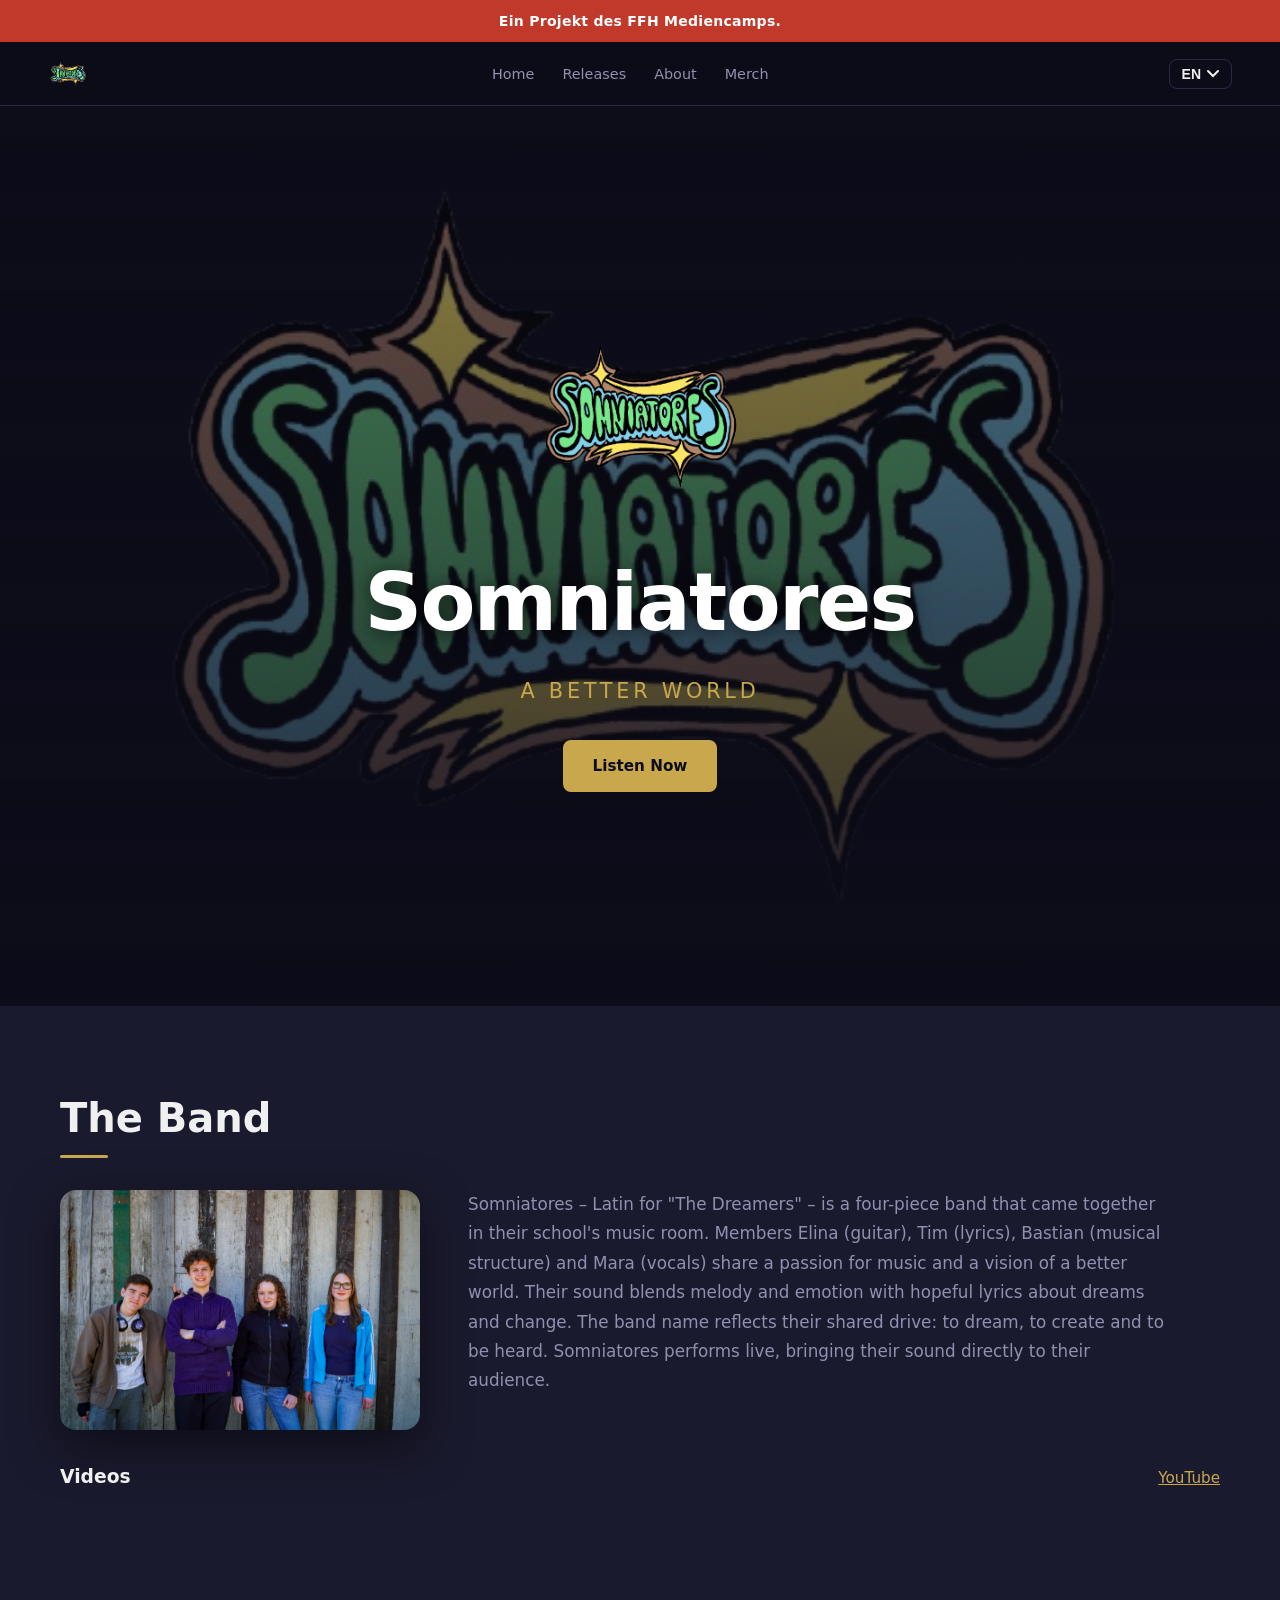
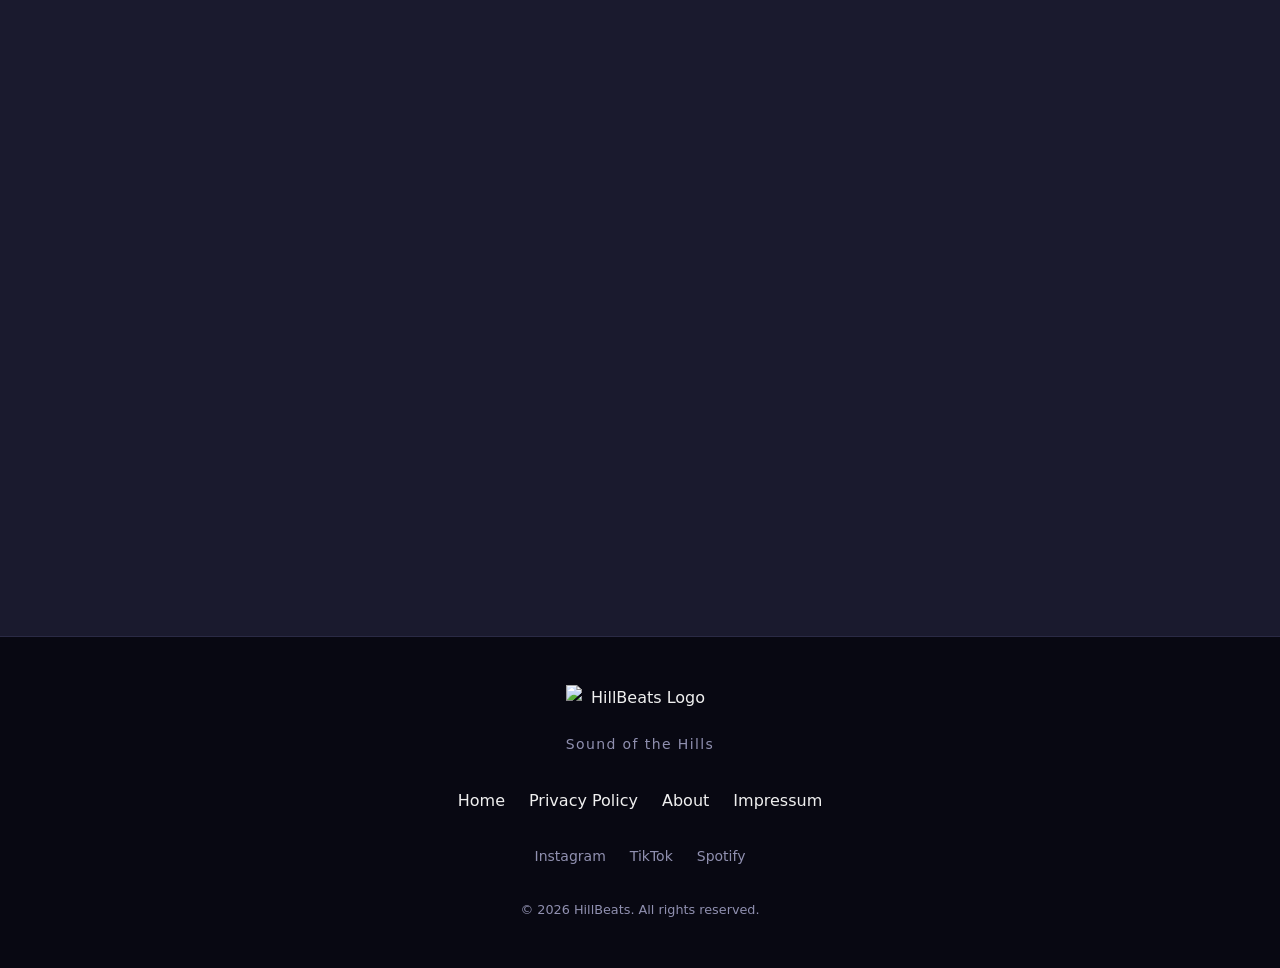
==== index.html @ aed9ad28 "Merge pull request #22 from ShadowByte2233/copilot/add-videos-section-homepage Add Videos section wi" ====
<!DOCTYPE html>
<html lang="de">
<head>
  <meta charset="UTF-8">
  <meta name="viewport" content="width=device-width, initial-scale=1.0">
  <meta name="robots" content="noindex, nofollow">
  <title>Somniatores</title>
  <meta name="description" content="Somniatores die Band die eine bessere Welt schafft">
  <link rel="icon" type="image/png" href="assets/img/band_logo.png">
  <link rel="stylesheet" href="assets/css/style.css">
  <script src="assets/js/app.js" defer></script>
</head>
<body>

<!-- PROJECT NOTICE (FFH Mediencamp) -->
<div class="project-notice" role="note">
   Ein Projekt des FFH Mediencamps.
</div>

<!-- NAVIGATION -->
<nav id="navbar" role="navigation" aria-label="Hauptnavigation">
  <div class="nav-inner">
    <a href="/" class="nav-logo" aria-label="Somniatores – Startseite">
      <img src="assets/img/band_logo.png" alt="Somniatores Logo">
    </a>
    <button class="burger" id="burger" aria-label="Menü öffnen" aria-expanded="false" aria-controls="nav-links" data-i18n-aria="nav.burgerLabel">
      <span></span><span></span><span></span>
    </button>
    <ul class="nav-links" id="nav-links" role="list">
      <li><a href="/"                  data-i18n="nav.home">Startseite</a></li>
      <li><a href="releases"          data-i18n="nav.releases">Releases</a></li>
      <li><a href="about"             data-i18n="nav.about">Über uns</a></li>
      <li><a href="shop"              data-i18n="nav.shop">Merch</a></li>
    </ul>
    <!-- Language dropdown -->
    <div class="lang-dropdown" id="lang-dropdown">
      <button class="lang-btn" id="lang-btn"
              aria-haspopup="listbox" aria-expanded="false"
              aria-label="Sprache wählen" data-i18n-aria="lang.label">
        <span id="lang-current">DE</span>
        <svg aria-hidden="true" width="12" height="8" viewBox="0 0 12 8" focusable="false">
          <path d="M1 1l5 5 5-5" stroke="currentColor" stroke-width="2" fill="none" stroke-linecap="round"/>
        </svg>
      </button>
      <ul class="lang-list" id="lang-list" role="listbox" aria-label="Sprache">
        <li role="option" data-lang="de" aria-selected="true"  tabindex="0">🇩🇪 DE</li>
        <li role="option" data-lang="en" aria-selected="false" tabindex="0">🇬🇧 EN</li>
      </ul>
    </div>
  </div>
</nav>

<!-- HERO -->
<section id="hero" class="hero">
  <div class="hero-bg">
    <img class="hero-bg-img"
         src="assets/img/band_logo.png"
         alt="">
  </div>
  <div class="hero-overlay"></div>
  <div class="hero-content">
    <img class="hero-band-logo" src="assets/img/band_logo.png" alt="Somniatores Logo">
    <h1 data-i18n="hero.title">Sominatores</h1>
    <p class="slogan" data-i18n="hero.slogan">A better world</p>
    <div class="hero-buttons">
      <a href="releases" class="btn btn-primary"   data-i18n="hero.listen">Jetzt Hören</a>
    </div>
  </div>
</section>

<!-- BAND SECTION -->
<section id="band" class="band-section">
  <div class="container">
    <h2 class="section-title" data-i18n="band.title">Die Band</h2>
    <div class="band-intro reveal">
      <img
        class="band-photo"
        src="assets/img/band-img/Band-foto.png"
        alt="Somniatores – Bandfoto"
        loading="lazy"
      >
      <div class="band-desc">
        <p data-lang="de">
          Somniatores – lateinisch für „Die Träumenden" – ist eine vierköpfige Band, die im Musikraum ihrer Schule zusammenfand.
          Die Mitglieder Elina (Gitarre), Tim (Texte), Bastian (musikalische Struktur) und Mara (Gesang) verbindet die Sehnsucht nach Musik und einer besseren Welt.
          Ihr Sound verbindet Melodie und Gefühl mit hoffnungsvollen Texten über Träume und Veränderung.
          Der Bandname steht für den gemeinsamen Antrieb: zu träumen, zu gestalten und gehört zu werden.
          Somniatores tritt live auf und bringt ihren Sound direkt zu ihrem Publikum.
        </p>
        <p data-lang="en" hidden>
          Somniatores – Latin for "The Dreamers" – is a four-piece band that came together in their school's music room.
          Members Elina (guitar), Tim (lyrics), Bastian (musical structure) and Mara (vocals) share a passion for music and a vision of a better world.
          Their sound blends melody and emotion with hopeful lyrics about dreams and change.
          The band name reflects their shared drive: to dream, to create and to be heard.
          Somniatores performs live, bringing their sound directly to their audience.
        </p>
      </div>
    </div>

    <!-- VIDEOS -->
    <div class="band-videos reveal">
      <div class="band-videos-header">
        <h3 class="band-videos-title">Videos</h3>
        <a class="band-videos-link"
           href="https://www.youtube.com/watch?v=mq5duyLj9iE"
           target="_blank"
           rel="noopener noreferrer">
          YouTube
        </a>
      </div>
      <div class="band-video-embed">
        <iframe
          src="https://www.youtube-nocookie.com/embed/mq5duyLj9iE"
          title="Somniatores – Video"
          loading="lazy"
          referrerpolicy="strict-origin-when-cross-origin"
          allow="accelerometer; autoplay; clipboard-write; encrypted-media; gyroscope; picture-in-picture; web-share"
          allowfullscreen></iframe>
      </div>
    </div>
  </div>
</section>

<!-- FOOTER -->
<footer>
  <div class="container">
    <div class="footer-inner">
      <div class="footer-logo">
        <img src="assets/img/Logo_Huegel.jpeg" alt="HillBeats Logo">
        <p class="footer-slogan" data-i18n="footer.slogan">Sound der Hügel</p>
      </div>
      <nav class="footer-nav" aria-label="Footer Navigation">
        <a href="/"              data-i18n="nav.home">Startseite</a>
        <a href="privacy-policy.html" data-i18n="nav.privacy">Datenschutz</a>
        <a href="about"     data-i18n="nav.about">Über uns</a>
        <a href="impressum"   data-i18n="nav.media">Impressum</a>
      </nav>
      <div class="footer-social">
        <a href="https://www.instagram.com/somniatores_official/" class="social-link" target="_blank" rel="noopener noreferrer">Instagram</a>
        <a href="https://www.tiktok.com/@somniatores_official" class="social-link" target="_blank" rel="noopener noreferrer">TikTok</a>
        <a href="https://open.spotify.com/intl-de/artist/24csG8EfkN8rLoIO0TDTSA?si=iWMw0ovDQzCS0gI25p4bjA&amp;nd=1&amp;dlsi=0f4ffcc7fa2b4fdd" class="social-link" target="_blank" rel="noopener noreferrer">Spotify</a>
      </div>
      <p class="footer-copy" data-i18n="footer.copy">© 2026 HillBeats. Alle Rechte vorbehalten.</p>
    </div>
  </div>
</footer>

</body>
</html>
---- assets/css/style.css ----
/* =========================================================
   HillBeats – assets/css/style.css
   Mobile-first dark music-label theme
   ========================================================= */

/* --- Variables --- */
:root {
  --color-bg:           #0d0d1a;
  --color-surface:      #1a1a2e;
  --color-accent:       #c9a74d;
  --color-accent-hover: #e0bf6a;
  --color-text:         #f0f0f0;
  --color-text-muted:   #9090b0;
  --color-border:       #2a2a45;
  --notice-height:      42px;
  --nav-height:         64px;
  --radius:             8px;
  --transition:         0.3s ease;
  --font:               'Segoe UI', system-ui, -apple-system, sans-serif;
  /* Neon red hover effect */
  --neon-red:           #ff2b2b;
  --neon-red-soft:      rgba(255, 43, 43, 0.55);
  --neon-red-glow:      rgba(255, 43, 43, 0.35);
  --neon-outline-r:     10px;
}

/* =========================================================
   PROJECT NOTICE BANNER (FFH Mediencamp)
   ========================================================= */
.project-notice {
  position: sticky;
  top: 0;
  z-index: 1001;
  background-color: #c0392b;
  color: #fff;
  text-align: center;
  padding: 0 1.25rem;
  height: var(--notice-height);
  display: flex;
  align-items: center;
  justify-content: center;
  font-size: 0.875rem;
  font-weight: 700;
  letter-spacing: 0.02em;
}

/* --- Reset & Base --- */
*, *::before, *::after { box-sizing: border-box; margin: 0; padding: 0; }
html { scroll-behavior: smooth; }
body {
  font-family: var(--font);
  background: var(--color-bg);
  color: var(--color-text);
  line-height: 1.6;
  overflow-x: hidden;
}
img { max-width: 100%; height: auto; display: block; }
a   { color: inherit; text-decoration: none; }
ul  { list-style: none; }
[hidden] { display: none !important; }

/* Focus styles for accessibility */
:focus-visible {
  outline: 2px solid var(--color-accent);
  outline-offset: 3px;
  border-radius: 4px;
}

/* Visually hidden (screen-reader only) */
.visually-hidden {
  position: absolute;
  width: 1px; height: 1px;
  padding: 0; margin: -1px;
  overflow: hidden; clip: rect(0,0,0,0);
  white-space: nowrap; border: 0;
}

/* --- Container --- */
.container {
  width: 100%;
  max-width: 1200px;
  margin: 0 auto;
  padding: 0 1.25rem;
}

/* =========================================================
   NAVIGATION
   ========================================================= */
#navbar {
  position: sticky;
  top: var(--notice-height);
  height: var(--nav-height);
  background: rgba(13, 13, 26, 0.95);
  backdrop-filter: blur(12px);
  -webkit-backdrop-filter: blur(12px);
  border-bottom: 1px solid var(--color-border);
  z-index: 1000;
  transition: box-shadow var(--transition);
}
#navbar.scrolled { box-shadow: 0 2px 20px rgba(0, 0, 0, 0.6); }

.nav-inner {
  max-width: 1200px;
  margin: 0 auto;
  padding: 0 0.5rem 0 0.25rem;
  height: 100%;
  display: flex;
  align-items: center;
  gap: 1rem;
}

.nav-logo {
  display: flex;
  align-items: center;
  gap: 0.5rem;
  flex-shrink: 0;
}
.nav-logo img { height: 36px; width: auto; }

/* Burger */
.burger {
  display: flex;
  flex-direction: column;
  gap: 5px;
  background: none;
  border: none;
  cursor: pointer;
  padding: 6px;
  margin-left: auto;
  border-radius: var(--radius);
  transition: background var(--transition);
}
.burger:hover { background: rgba(201, 167, 77, 0.1); }
.burger span {
  display: block;
  width: 24px; height: 2px;
  background: var(--color-text);
  border-radius: 2px;
  transition: transform var(--transition), opacity var(--transition);
}
.burger.open span:nth-child(1) { transform: translateY(7px) rotate(45deg); }
.burger.open span:nth-child(2) { opacity: 0; }
.burger.open span:nth-child(3) { transform: translateY(-7px) rotate(-45deg); }

/* Nav links */
.nav-links {
  display: none;
  flex-direction: column;
  position: absolute;
  top: var(--nav-height);
  left: 0; right: 0;
  background: var(--color-surface);
  border-bottom: 1px solid var(--color-border);
  padding: 1rem 1.25rem;
  gap: 0.25rem;
}
.nav-links.open { display: flex; }
.nav-links a {
  padding: 0.5rem 0.75rem;
  border-radius: var(--radius);
  font-size: 0.95rem;
  color: var(--color-text-muted);
  transition: color var(--transition), background var(--transition);
}
.nav-links a:hover {
  color: var(--color-accent);
  background: rgba(201, 167, 77, 0.08);
}

/* Language dropdown */
.lang-dropdown { position: relative; }
.lang-btn {
  display: flex;
  align-items: center;
  gap: 6px;
  background: transparent;
  border: 1px solid var(--color-border);
  color: var(--color-text);
  padding: 6px 12px;
  border-radius: var(--radius);
  cursor: pointer;
  font-size: 0.875rem;
  font-weight: 600;
  transition: border-color var(--transition), background var(--transition);
}
.lang-btn:hover { border-color: var(--color-accent); background: rgba(201, 167, 77, 0.08); }
.lang-btn svg { transition: transform var(--transition); }
.lang-btn[aria-expanded="true"] svg { transform: rotate(180deg); }

.lang-list {
  display: none;
  position: absolute;
  top: calc(100% + 6px);
  right: 0;
  background: var(--color-surface);
  border: 1px solid var(--color-border);
  border-radius: var(--radius);
  min-width: 110px;
  overflow: hidden;
  z-index: 1100;
  box-shadow: 0 8px 24px rgba(0, 0, 0, 0.4);
}
.lang-list.open { display: block; }
.lang-list li {
  padding: 0.6rem 1rem;
  cursor: pointer;
  font-size: 0.875rem;
  transition: background var(--transition), color var(--transition);
}
.lang-list li:hover  { background: rgba(201, 167, 77, 0.12); color: var(--color-accent); }
.lang-list li[aria-selected="true"] { color: var(--color-accent); font-weight: 600; }

/* Desktop nav */
@media (min-width: 768px) {
  .burger { display: none; }
  .nav-links {
    display: flex !important;
    flex-direction: row;
    position: static;
    background: none;
    border: none;
    padding: 0;
    gap: 0.25rem;
    flex: 1;
    justify-content: center;
  }
  .nav-links a { font-size: 0.9rem; }
}

/* =========================================================
   HERO
   ========================================================= */
#hero {
  position: relative;
  min-height: 100svh;
  display: flex;
  align-items: center;
  justify-content: center;
  text-align: center;
  overflow: hidden;
}
.hero-bg { position: absolute; inset: 0; }
.hero-bg-img {
  width: 100%;
  height: 100%;
  object-fit: cover;
  transform-origin: center center;
  will-change: transform;
}
.hero-overlay {
  position: absolute;
  inset: 0;
  background: linear-gradient(to bottom, rgba(13,13,26,0.45) 0%, rgba(13,13,26,0.88) 100%);
}
.hero-content {
  position: relative;
  z-index: 1;
  padding: 2rem 1.25rem;
  max-width: 700px;
}
.hero-band-logo { max-width: 260px; margin: 0 auto 1.5rem; }
.hero-content h1 {
  font-size: clamp(2.5rem, 8vw, 5rem);
  font-weight: 900;
  letter-spacing: -0.02em;
  color: #fff;
  text-shadow: 0 2px 20px rgba(0, 0, 0, 0.7);
  margin-bottom: 0.5rem;
}
.slogan {
  font-size: clamp(0.95rem, 3vw, 1.3rem);
  color: var(--color-accent);
  letter-spacing: 0.18em;
  text-transform: uppercase;
  margin-bottom: 2rem;
}
.hero-buttons {
  display: flex;
  flex-wrap: wrap;
  gap: 1rem;
  justify-content: center;
}

/* =========================================================
   BUTTONS
   ========================================================= */
.btn {
  display: inline-flex;
  align-items: center;
  justify-content: center;
  padding: 0.75rem 1.75rem;
  border-radius: var(--radius);
  font-size: 0.95rem;
  font-weight: 600;
  border: 2px solid transparent;
  cursor: pointer;
  transition:
    transform var(--transition),
    box-shadow var(--transition),
    background var(--transition),
    color var(--transition),
    border-color var(--transition);
  white-space: nowrap;
}
.btn:hover  { transform: translateY(-2px); box-shadow: 0 6px 20px rgba(0,0,0,0.4); }
.btn:active { transform: translateY(0); }

.btn-primary {
  background: var(--color-accent);
  color: #0d0d1a;
  border-color: var(--color-accent);
}
.btn-primary:hover { background: var(--color-accent-hover); border-color: var(--color-accent-hover); }

.btn-secondary {
  background: transparent;
  color: #fff;
  border-color: rgba(255, 255, 255, 0.6);
}
.btn-secondary:hover { background: rgba(255,255,255,0.1); border-color: #fff; }

.btn-outline {
  background: transparent;
  color: var(--color-accent);
  border-color: var(--color-accent);
}
.btn-outline:hover { background: var(--color-accent); color: #0d0d1a; }

.btn-sm { padding: 0.5rem 1.25rem; font-size: 0.875rem; }

/* =========================================================
   SECTIONS – Common
   ========================================================= */
section { padding: 5rem 0; }
section:nth-of-type(even) { background: var(--color-surface); }

.section-title {
  font-size: clamp(1.75rem, 5vw, 2.5rem);
  font-weight: 800;
  margin-bottom: 2.5rem;
  position: relative;
  display: inline-block;
}
.section-title::after {
  content: '';
  position: absolute;
  bottom: -8px;
  left: 0;
  width: 48px; height: 3px;
  background: var(--color-accent);
  border-radius: 2px;
}

/* =========================================================
   RELEASE
   ========================================================= */
.release-card {
  display: flex;
  flex-direction: column;
  gap: 2rem;
  background: var(--color-surface);
  border: 1px solid var(--color-border);
  border-radius: calc(var(--radius) * 2);
  overflow: hidden;
  transition: box-shadow var(--transition), transform var(--transition);
}
.release-card:hover {
  box-shadow: 0 12px 40px rgba(201, 167, 77, 0.15);
  transform: translateY(-4px);
}
.release-cover {
  width: 100%;
  max-width: 320px;
  margin: 1.5rem auto 0;
  border-radius: var(--radius);
}
.release-info {
  padding: 1.5rem 2rem 2rem;
  display: flex;
  flex-direction: column;
  gap: 1rem;
}
.release-tag {
  display: inline-block;
  background: rgba(201, 167, 77, 0.15);
  color: var(--color-accent);
  font-size: 0.75rem;
  font-weight: 700;
  letter-spacing: 0.1em;
  text-transform: uppercase;
  padding: 0.25rem 0.75rem;
  border-radius: 999px;
}
.release-info h3 { font-size: clamp(1.25rem, 3vw, 1.75rem); font-weight: 700; }
.release-info p  { color: var(--color-text-muted); }
.release-links   { display: flex; flex-wrap: wrap; gap: 0.75rem; }

@media (min-width: 768px) {
  .release-card { flex-direction: row; align-items: center; }
  .release-cover { max-width: 260px; flex-shrink: 0; margin: 1.5rem; }
}

/* =========================================================
   ABOUT
   ========================================================= */
.about-grid {
  display: grid;
  grid-template-columns: 1fr;
  gap: 3rem;
  align-items: center;
}
.about-img img {
  border-radius: calc(var(--radius) * 2);
  box-shadow: 0 20px 60px rgba(0, 0, 0, 0.5);
}
.about-text { display: flex; flex-direction: column; gap: 1.25rem; }
.about-text p { color: var(--color-text-muted); font-size: 1.05rem; }

@media (min-width: 768px) {
  .about-grid { grid-template-columns: 1fr 1fr; }
}

/* =========================================================
   MEDIA
   ========================================================= */
.media-grid {
  display: grid;
  grid-template-columns: 1fr;
  gap: 1.5rem;
}
@media (min-width: 600px) { .media-grid { grid-template-columns: repeat(2, 1fr); } }
@media (min-width: 900px) { .media-grid { grid-template-columns: repeat(3, 1fr); } }

.media-card {
  border-radius: calc(var(--radius) * 2);
  overflow: hidden;
  border: 1px solid var(--color-border);
  background: var(--color-surface);
  transition: transform var(--transition), box-shadow var(--transition);
}
.media-card:hover {
  transform: translateY(-4px);
  box-shadow: 0 12px 32px rgba(201, 167, 77, 0.12);
}
.media-placeholder {
  position: relative;
  aspect-ratio: 16/9;
  display: flex;
  flex-direction: column;
  align-items: center;
  justify-content: center;
  gap: 0.75rem;
  background: var(--color-bg);
  cursor: pointer;
  overflow: hidden;
}
.media-placeholder svg { width: 64px; height: 64px; }
.media-placeholder img {
  position: absolute;
  inset: 0; width: 100%; height: 100%;
  object-fit: cover; opacity: 0.5;
}
.media-placeholder span {
  position: relative;
  z-index: 1;
  font-size: 0.875rem;
  font-weight: 600;
  color: var(--color-text-muted);
  text-align: center;
  padding: 0 0.5rem;
}

/* =========================================================
   TOUR
   ========================================================= */
.tour-list   { display: flex; flex-direction: column; gap: 0.75rem; }
.tour-item {
  display: flex;
  flex-wrap: wrap;
  gap: 0.75rem 1.5rem;
  align-items: center;
  padding: 1.25rem 1.5rem;
  background: var(--color-bg);
  border: 1px solid var(--color-border);
  border-radius: var(--radius);
  transition: border-color var(--transition), background var(--transition);
}
.tour-item:hover { border-color: var(--color-accent); background: rgba(201, 167, 77, 0.05); }
.tour-date   { font-weight: 700; color: var(--color-accent); min-width: 105px; }
.tour-venue  { flex: 1; font-weight: 600; }
.tour-city   { color: var(--color-text-muted); font-size: 0.875rem; }

/* =========================================================
   NEWSLETTER
   ========================================================= */
.newsletter-wrap {
  text-align: center;
  max-width: 560px;
  margin: 0 auto;
}
.newsletter-wrap p { color: var(--color-text-muted); margin-bottom: 2rem; }
.newsletter-form {
  display: flex;
  flex-wrap: wrap;
  gap: 0.75rem;
  justify-content: center;
}
.nl-input {
  flex: 1;
  min-width: 220px;
  padding: 0.75rem 1rem;
  border: 1px solid var(--color-border);
  border-radius: var(--radius);
  background: var(--color-bg);
  color: var(--color-text);
  font-size: 0.95rem;
  transition: border-color var(--transition);
}
.nl-input:focus { border-color: var(--color-accent); outline: none; }
.nl-input::placeholder { color: var(--color-text-muted); }

/* =========================================================
   FOOTER
   ========================================================= */
footer {
  background: #080812;
  border-top: 1px solid var(--color-border);
  padding: 3rem 0;
}
.footer-inner {
  display: flex;
  flex-direction: column;
  align-items: center;
  gap: 2rem;
  text-align: center;
}
.footer-logo img    { height: 40px; margin: 0 auto 0.5rem; }
.footer-slogan      { font-size: 0.875rem; color: var(--color-text-muted); letter-spacing: 0.1em; }
.footer-nav         { display: flex; flex-wrap: wrap; gap: 1.5rem; justify-content: center; }
.footer-social      { display: flex; flex-wrap: wrap; gap: 1.5rem; justify-content: center; }
.social-link {
  display: flex;
  align-items: center;
  gap: 0.5rem;
  color: var(--color-text-muted);
  font-size: 0.875rem;
  transition: color var(--transition);
}
.social-link:hover  { color: var(--color-accent); }
.footer-copy        { font-size: 0.8rem; color: var(--color-text-muted); }

/* =========================================================
   BAND SECTION
   ========================================================= */
.band-section { padding: 5rem 0; }

.band-intro {
  display: flex;
  flex-direction: column;
  align-items: center;
  gap: 2rem;
}

.band-photo {
  width: 100%;
  max-width: 480px;
  border-radius: calc(var(--radius) * 2);
  box-shadow: 0 16px 48px rgba(0, 0, 0, 0.5);
  object-fit: cover;
}

.band-desc {
  max-width: 700px;
  text-align: center;
}
.band-desc p {
  color: var(--color-text-muted);
  font-size: 1.05rem;
  line-height: 1.75;
}

@media (min-width: 900px) {
  .band-intro {
    flex-direction: row;
    align-items: flex-start;
    gap: 3rem;
  }
  .band-photo {
    max-width: 360px;
    flex-shrink: 0;
  }
  .band-desc { text-align: left; }
}

.band-videos {
  margin-top: 2rem;
}

.band-videos-header {
  display: flex;
  justify-content: space-between;
  align-items: baseline;
  gap: 12px;
  margin-bottom: 12px;
}

.band-videos-title {
  margin: 0;
}

.band-videos-link {
  text-decoration: underline;
  color: var(--color-accent);
  font-size: 0.95rem;
}

.band-video-embed {
  position: relative;
  width: 100%;
  aspect-ratio: 16 / 9;
}

.band-video-embed iframe {
  position: absolute;
  inset: 0;
  width: 100%;
  height: 100%;
  border: 0;
  border-radius: var(--radius);
}

/* =========================================================
   SCROLL-REVEAL ANIMATIONS
   ========================================================= */
.reveal {
  opacity: 0;
  transform: translateY(30px);
  transition: opacity 0.7s ease, transform 0.7s ease;
}
.reveal.visible {
  opacity: 1;
  transform: translateY(0);
}
/* Stagger siblings */
.reveal:nth-child(2) { transition-delay: 0.1s; }
.reveal:nth-child(3) { transition-delay: 0.2s; }
.reveal:nth-child(4) { transition-delay: 0.3s; }

/* =========================================================
   NEON RED HOVER / FOCUS EFFECT
   Drawn rotating outline + glow for all clickable elements.
   Animation runs exactly 1 rotation on hover then holds;
   restarts reliably on each new hover because animation is
   removed when the element is not hovered.
   ========================================================= */

/* Position context so the ::after outline can be placed
   outside the element with inset: -4px                    */
a,
button,
.btn,
[role="button"],
input[type="button"],
input[type="submit"] {
  position: relative;
  isolation: isolate;
}

/* Drawn outline — sits outside the element via inset       */
a::after,
button::after,
.btn::after,
[role="button"]::after,
input[type="button"]::after,
input[type="submit"]::after {
  content: "";
  position: absolute;
  inset: -4px;
  border-radius: var(--neon-outline-r);
  background: conic-gradient(
    from 0deg,
    transparent 0deg,
    var(--neon-red) 60deg,
    rgba(255, 120, 120, 0.9) 120deg,
    var(--neon-red) 200deg,
    transparent 280deg,
    transparent 360deg
  );
  /* Show only a 2 px border strip — hide interior fill     */
  -webkit-mask:
    linear-gradient(#000 0 0) content-box,
    linear-gradient(#000 0 0);
  -webkit-mask-composite: xor;
          mask-composite: exclude;
  padding: 2px;
  opacity: 0;
  pointer-events: none;
  z-index: 2;
}

/* Glow box-shadow on hover / focus-visible                 */
a:hover,
a:focus-visible,
button:hover,
button:focus-visible,
.btn:hover,
.btn:focus-visible,
[role="button"]:hover,
[role="button"]:focus-visible,
input[type="button"]:hover,
input[type="button"]:focus-visible,
input[type="submit"]:hover,
input[type="submit"]:focus-visible {
  box-shadow:
    0 0 0 2px var(--neon-red-soft),
    0 0 18px var(--neon-red-glow),
    0 0 36px rgba(255, 43, 43, 0.18);
}

/* Show + animate outline: 1 rotation, stop at final frame */
a:hover::after,
a:focus-visible::after,
button:hover::after,
button:focus-visible::after,
.btn:hover::after,
.btn:focus-visible::after,
[role="button"]:hover::after,
[role="button"]:focus-visible::after,
input[type="button"]:hover::after,
input[type="button"]:focus-visible::after,
input[type="submit"]:hover::after,
input[type="submit"]:focus-visible::after {
  opacity: 1;
  animation: neon-draw 900ms linear 1 forwards;
}


/* =========================================================
   NAVIGATION extra underline / shadow on hover / focus
   ========================================================= */
.nav-links a,
.footer-nav a {
  border-radius: var(--neon-outline-r);
}

/* Neon bar that slides in under nav links                  */
.nav-links a::before,
.footer-nav a::before {
  content: "";
  position: absolute;
  left: 8px;
  right: 8px;
  bottom: -4px;
  height: 2px;
  border-radius: 999px;
  background: var(--neon-red);
  box-shadow: 0 0 8px var(--neon-red), 0 0 16px var(--neon-red-glow);
  opacity: 0;
  transform: scaleX(0.5);
  transition: opacity 200ms ease, transform 200ms ease;
  pointer-events: none;
  z-index: 2;
}

.nav-links a:hover::before,
.nav-links a:focus-visible::before,
.footer-nav a:hover::before,
.footer-nav a:focus-visible::before {
  opacity: 1;
  transform: scaleX(1);
}

/* =========================================================
   PAGE ENTER ANIMATION (global, all pages)
   Only active when JS is available (.js on <html>).
   Falls back to fully visible if JS fails.
   ========================================================= */
html.js body.page-enter {
  opacity: 0;
  transform: translateY(16px);
}

html.js body.page-enter.page-enter--ready {
  opacity: 1;
  transform: translateY(0);
  transition: opacity 450ms ease, transform 450ms ease;
}

/* =========================================================
   REDUCED MOTION
   ========================================================= */
@media (prefers-reduced-motion: reduce) {
  html { scroll-behavior: auto; }
  .reveal { opacity: 1; transform: none; transition: none; }
  .btn, .media-card, .release-card, .tour-item { transition: none; }
  .lang-btn svg { transition: none; }
  .hero-bg-img { transform: none !important; will-change: auto; }
  /* Disable page-enter animation */
  html.js body.page-enter,
  html.js body.page-enter.page-enter--ready {
    opacity: 1 !important;
    transform: none !important;
    transition: none !important;
  }
  /* Neon outline: stop rotation but keep outline + glow visible */
  a:hover::after, a:focus-visible::after,
  button:hover::after, button:focus-visible::after,
  .btn:hover::after, .btn:focus-visible::after,
  [role="button"]:hover::after, [role="button"]:focus-visible::after,
  input[type="button"]:hover::after, input[type="button"]:focus-visible::after,
  input[type="submit"]:hover::after, input[type="submit"]:focus-visible::after {
    animation: none;
    opacity: 1;
  }
  /* Nav underline: skip slide transition */
  .nav-links a::before,
  .footer-nav a::before {
    transition: none;
    transform: scaleX(1);
  }
}
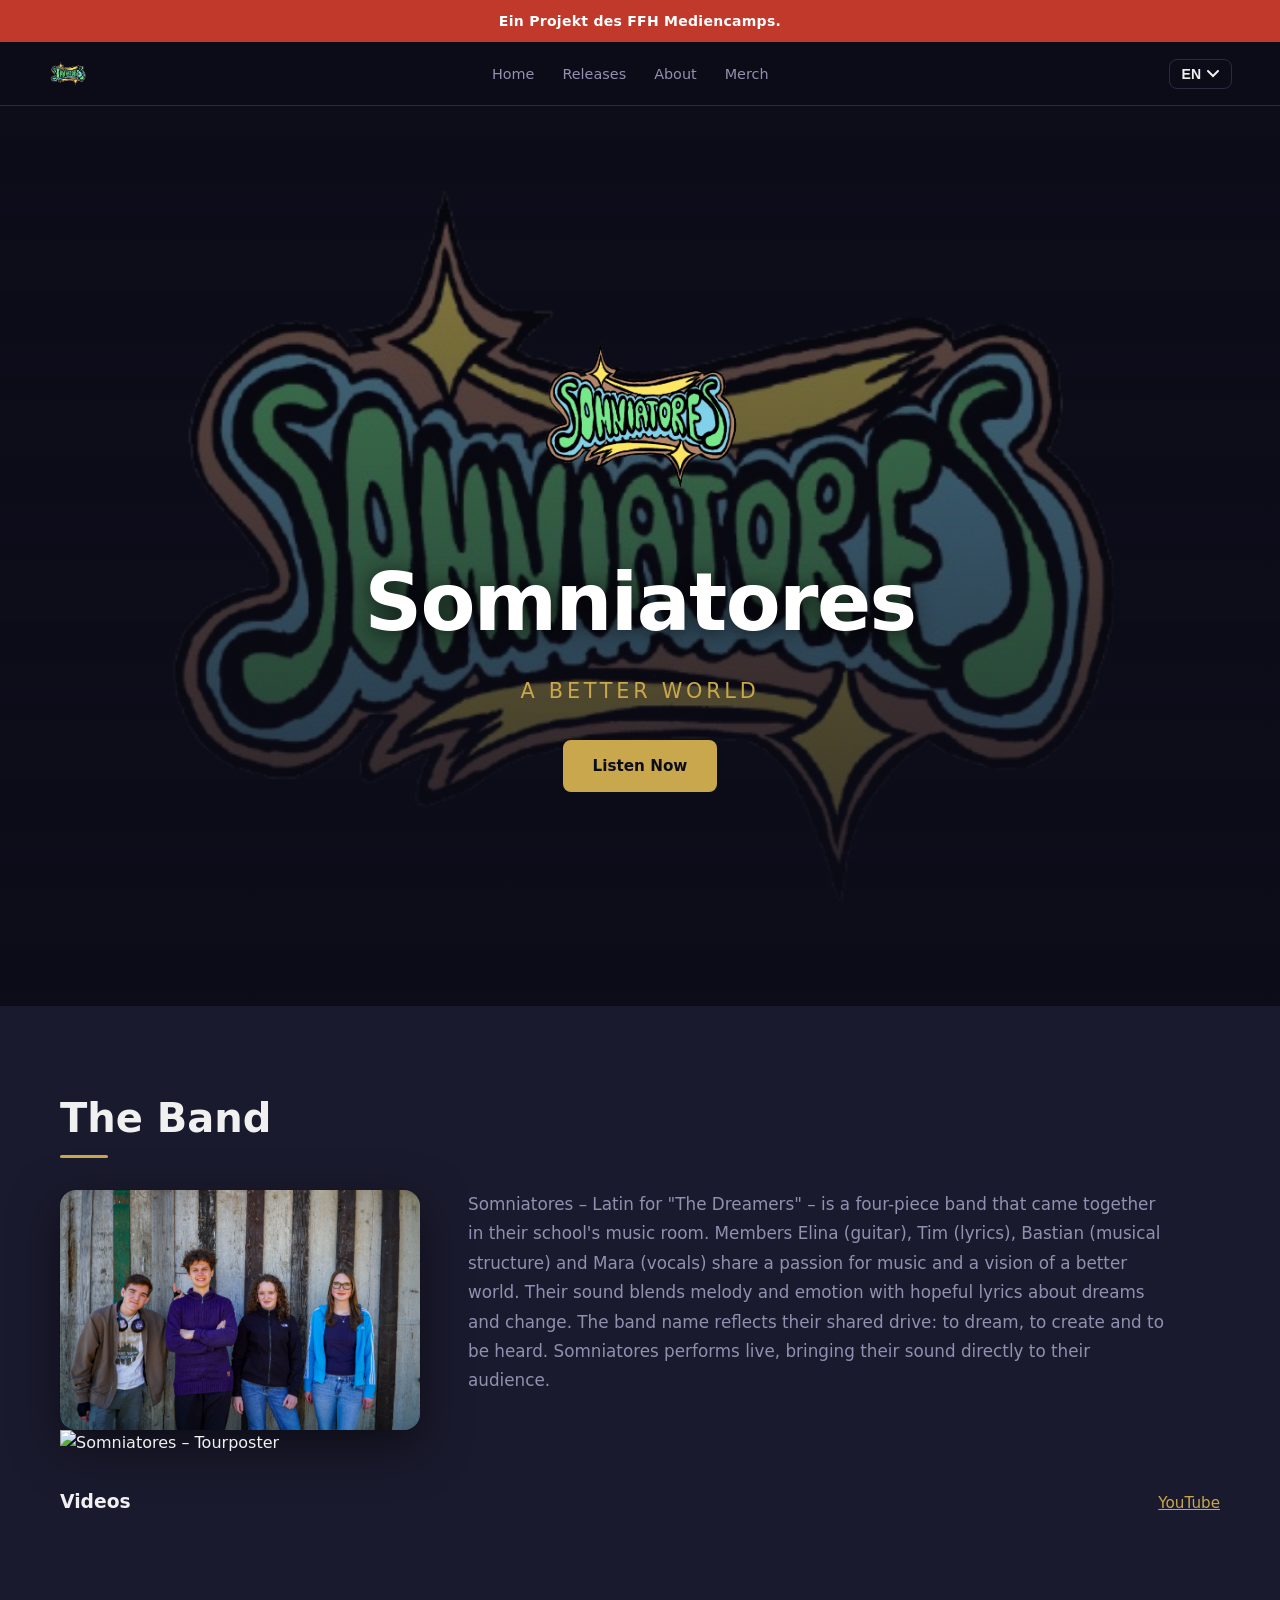
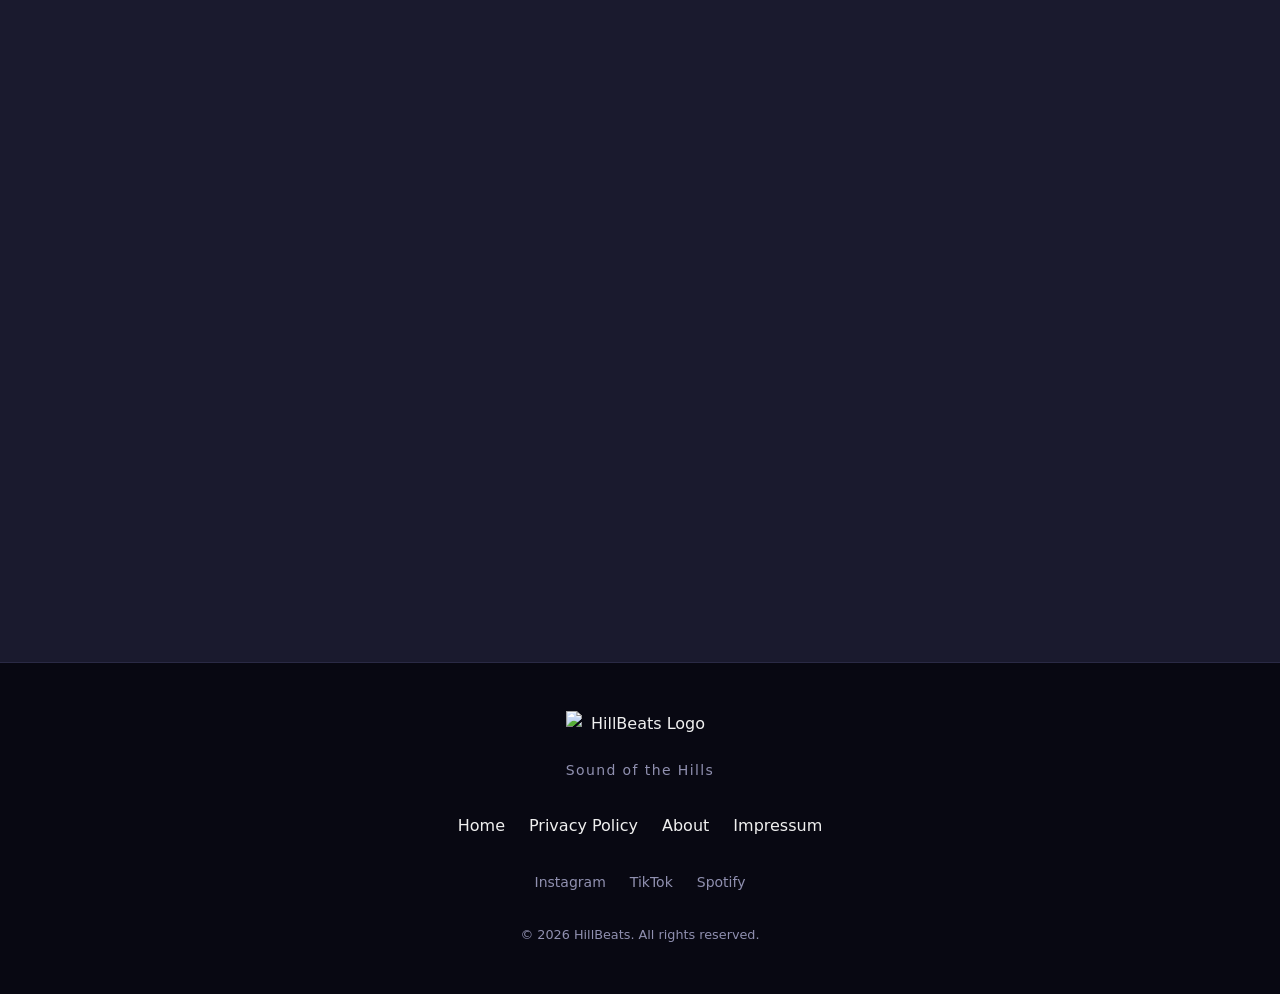
==== commit 8a00e56f: "Merge pull request #23 from ShadowByte2233/copilot/add-tour-poster-image [WIP] Insert tour poster im" ====
--- a/index.html
+++ b/index.html
@@ -97,6 +97,15 @@
       </div>
     </div>
 
+    <!-- TOUR POSTER -->
+    <div class="tour-poster reveal">
+      <img
+        src="assets/img/tour-poster/example.png"
+        alt="Somniatores – Tourposter"
+        loading="lazy"
+      >
+    </div>
+
     <!-- VIDEOS -->
     <div class="band-videos reveal">
       <div class="band-videos-header">
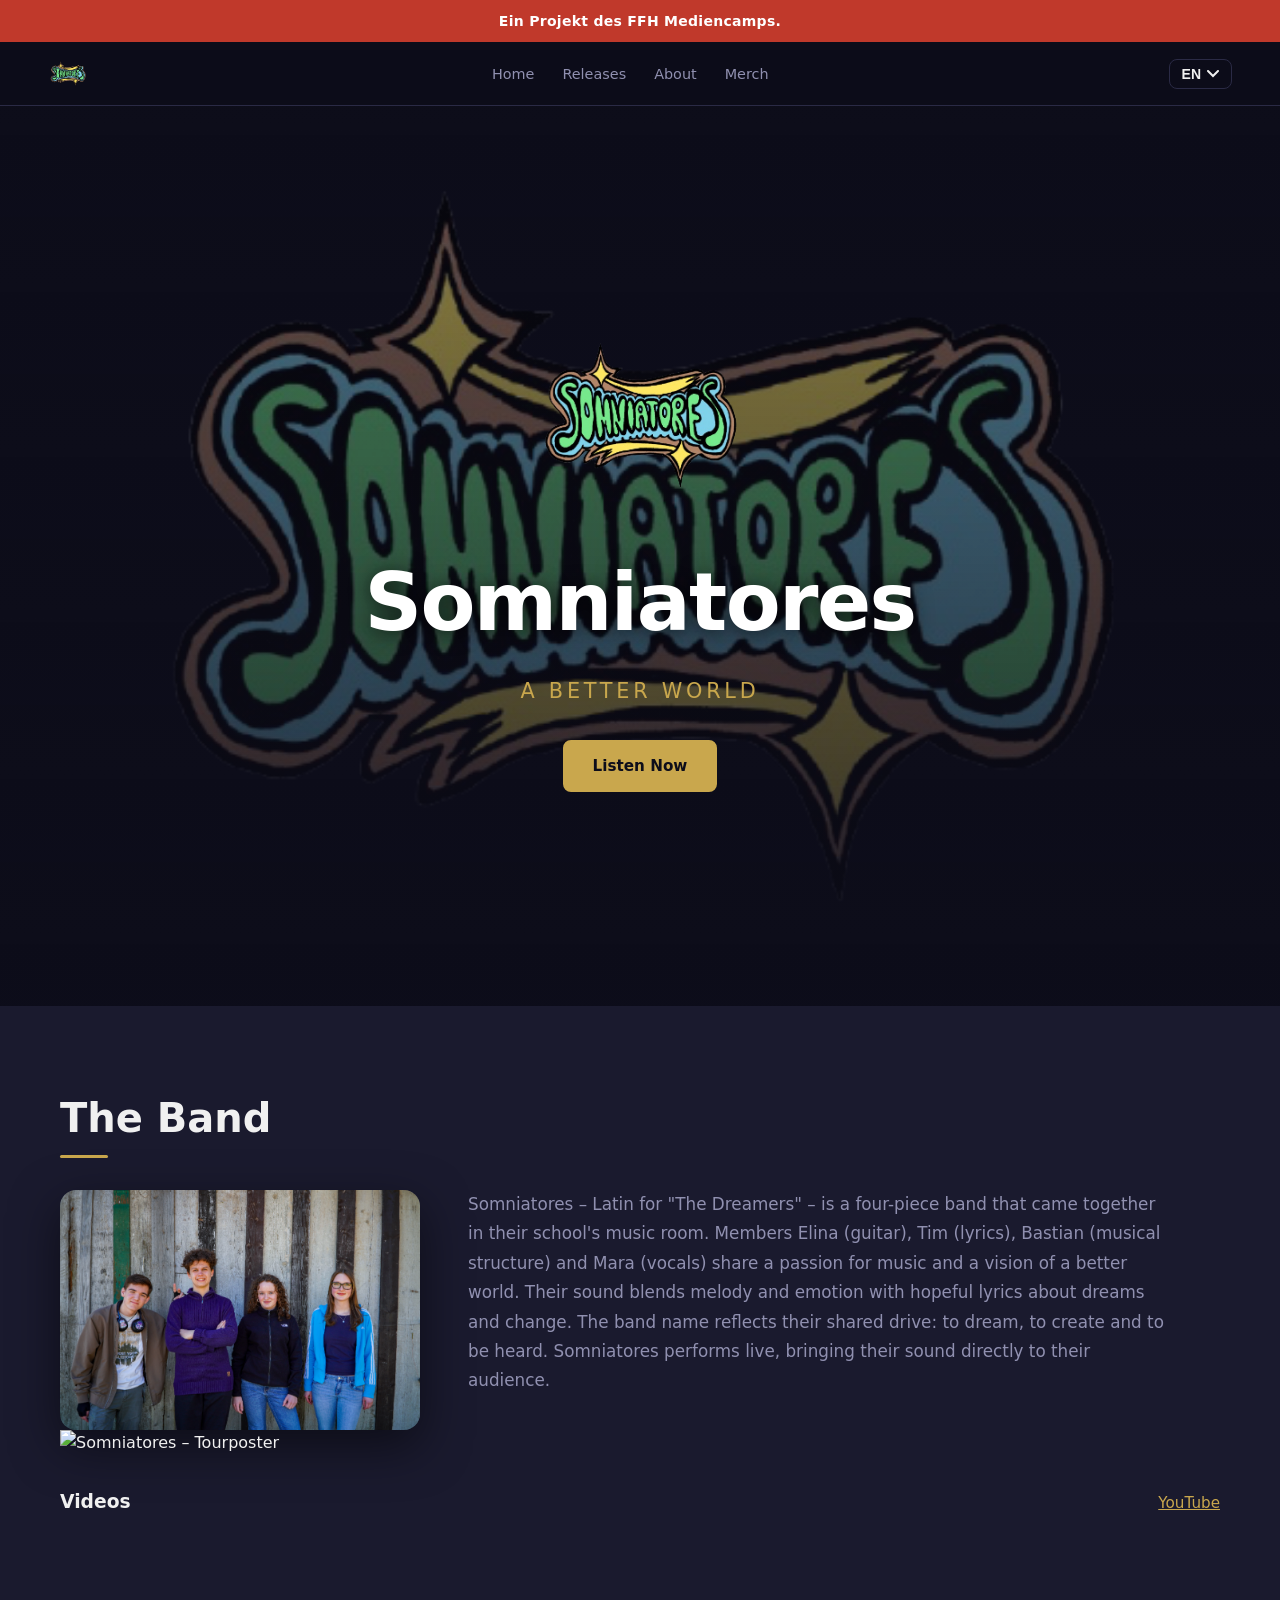
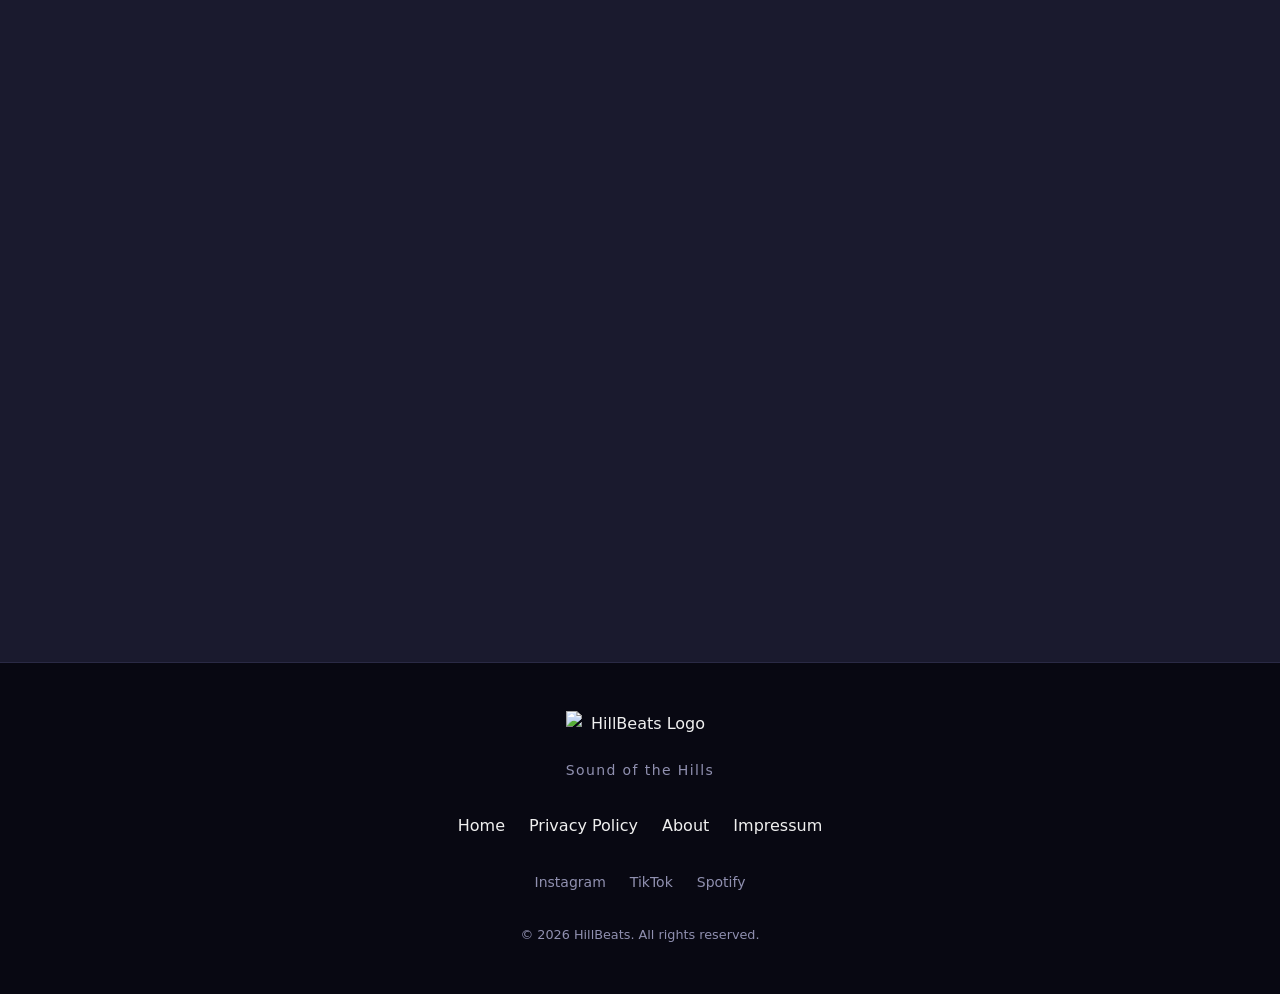
==== commit 8771e6e6: "Update tour poster image source" ====
--- a/index.html
+++ b/index.html
@@ -100,7 +100,7 @@
     <!-- TOUR POSTER -->
     <div class="tour-poster reveal">
       <img
-        src="assets/img/tour-poster/example.png"
+        src="assets/img/tour-poster/Poster.png"
         alt="Somniatores – Tourposter"
         loading="lazy"
       >
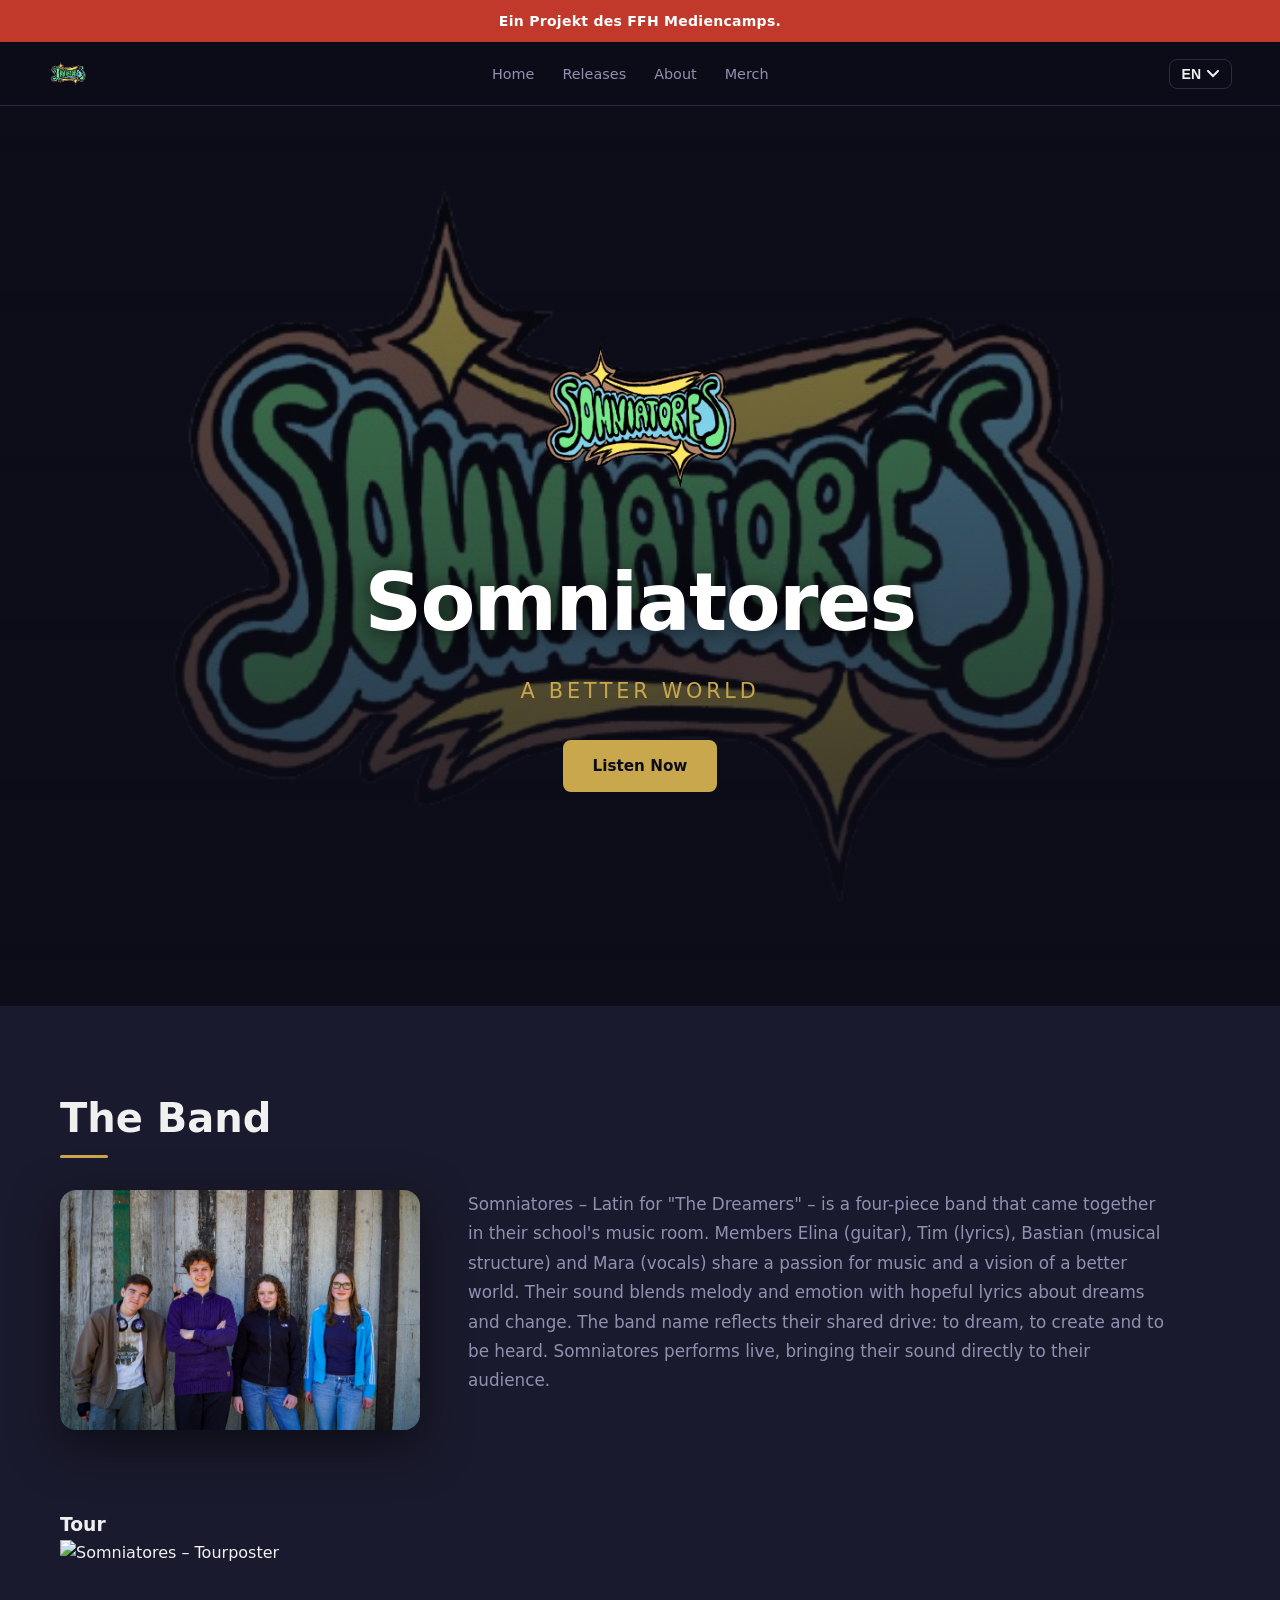
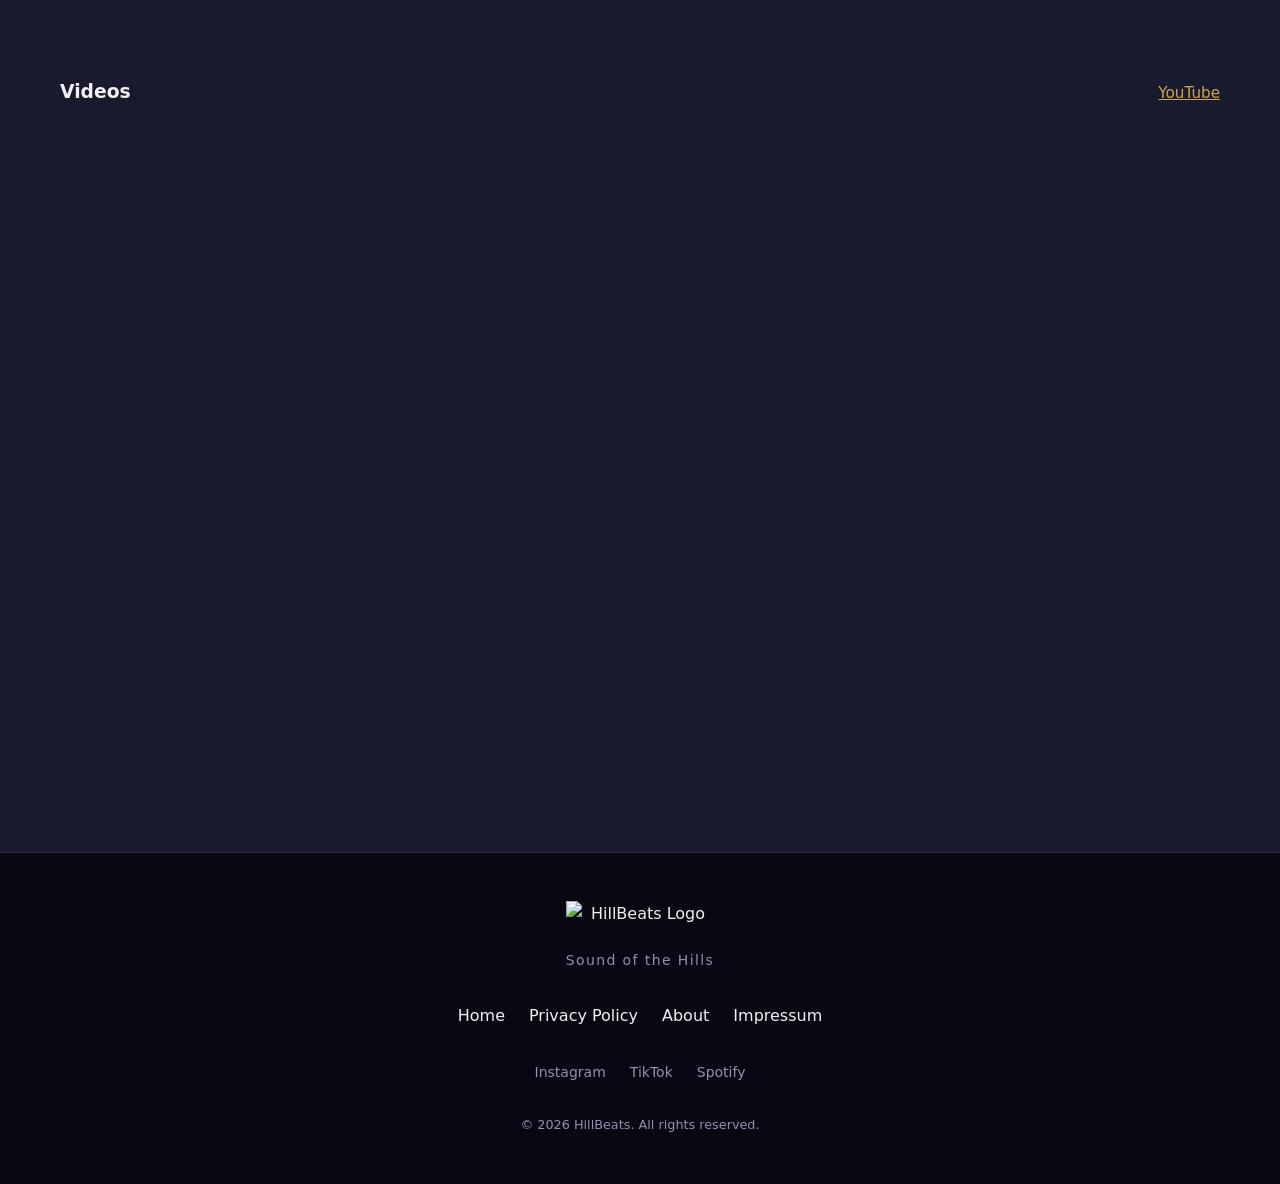
==== commit 4691ff51: "Merge pull request #24 from ShadowByte2233/copilot/add-tour-poster-section Add Tour section with pos" ====
--- a/index.html
+++ b/index.html
@@ -97,14 +97,13 @@
       </div>
     </div>
 
-    <!-- TOUR POSTER -->
-    <div class="tour-poster reveal">
-      <img
-        src="assets/img/tour-poster/Poster.png"
-        alt="Somniatores – Tourposter"
-        loading="lazy"
-      >
-    </div>
+    <!-- TOUR -->
+    <section id="tour" class="tour-section reveal" aria-labelledby="tour-title">
+      <h3 id="tour-title" class="tour-title">Tour</h3>
+      <div class="tour-poster">
+        <img src="assets/img/tour-poster/Poster.jpg" alt="Somniatores – Tourposter" loading="lazy">
+      </div>
+    </section>
 
     <!-- VIDEOS -->
     <div class="band-videos reveal">
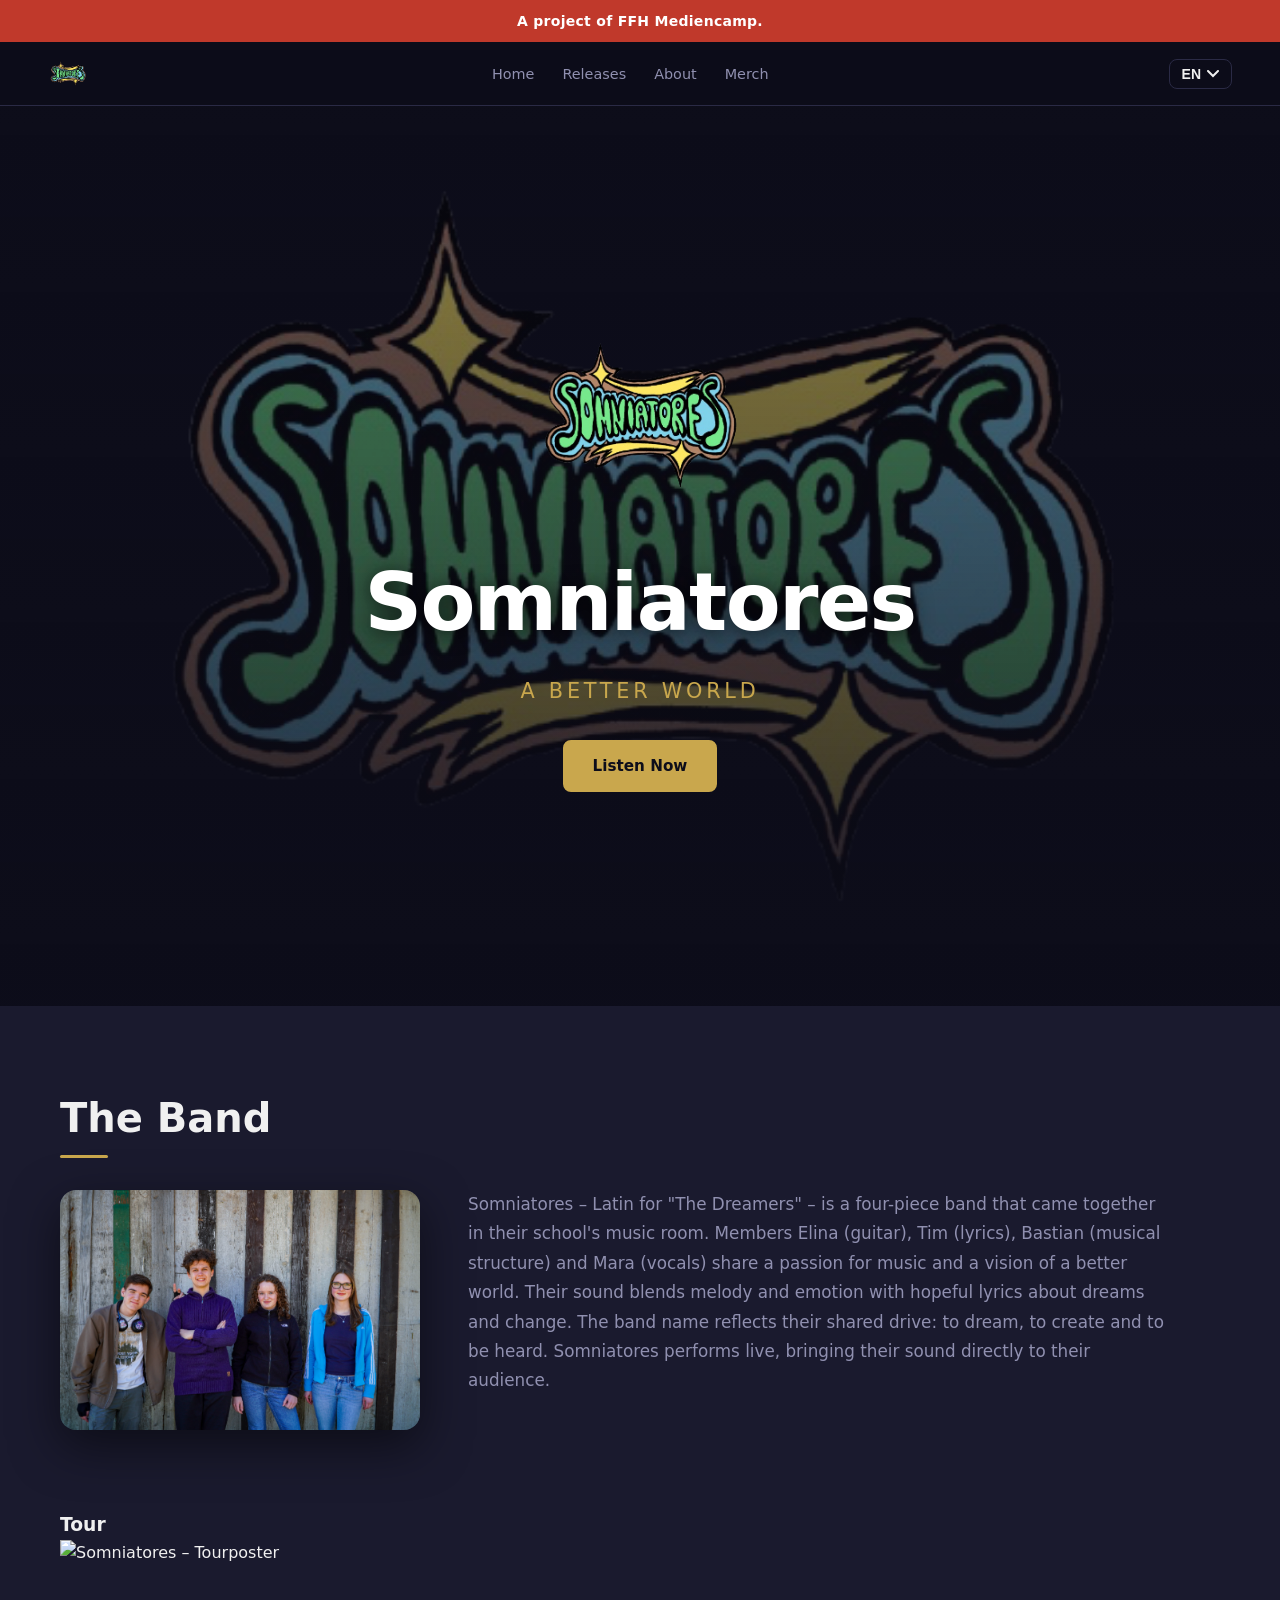
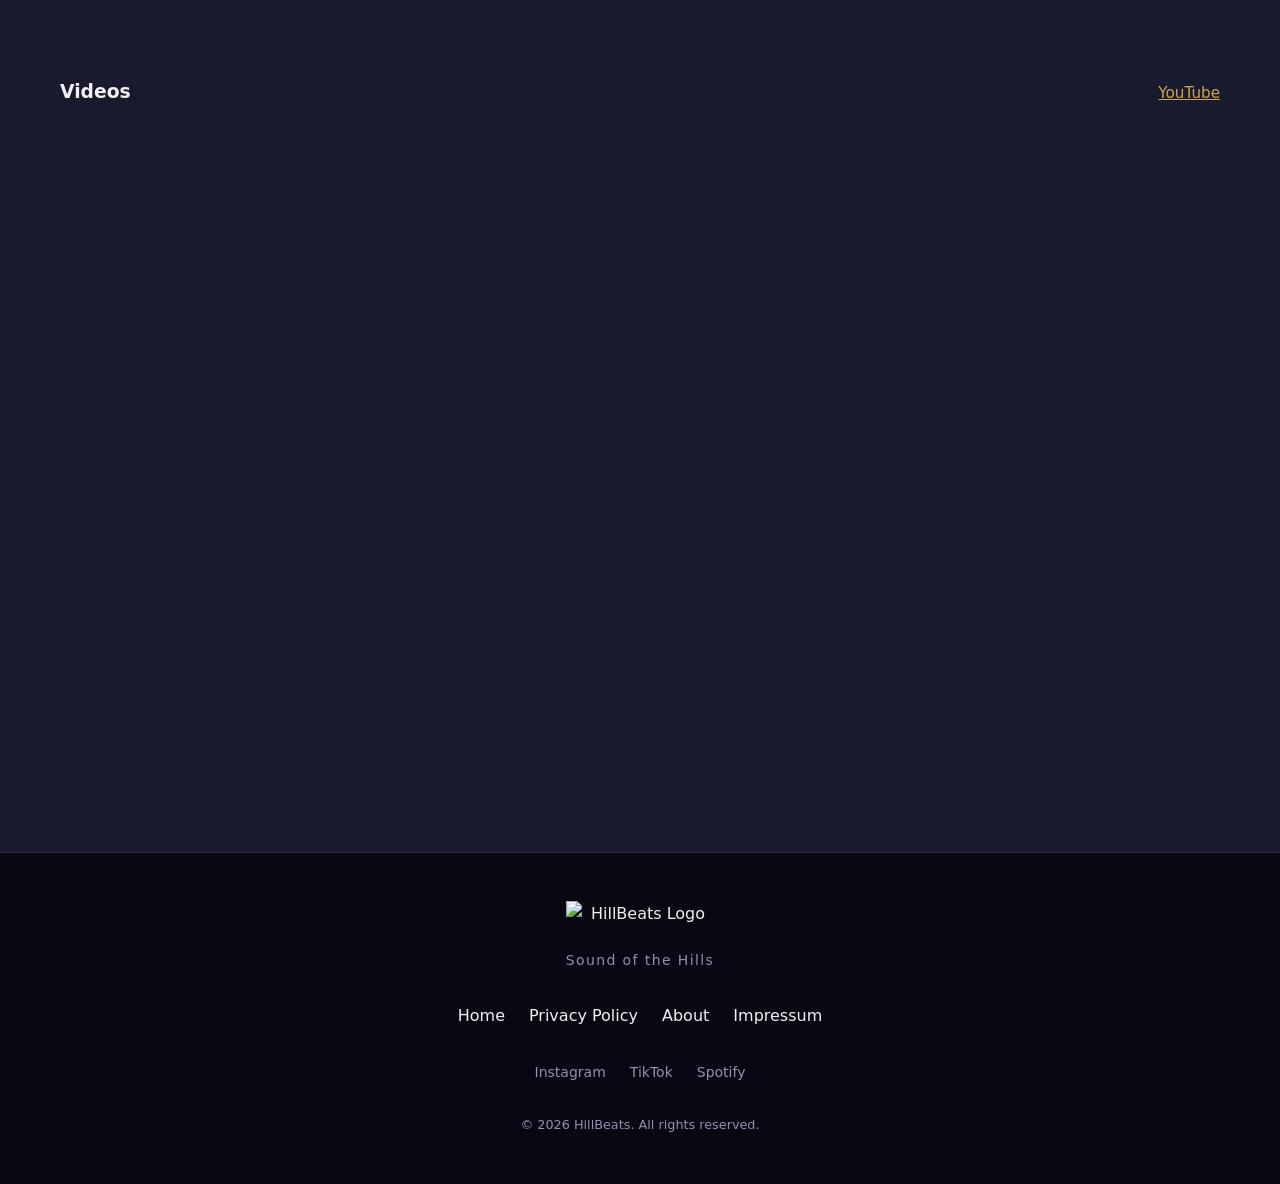
==== commit 63d4f6a3: "Add complete DE/EN i18n across all pages Agent-Logs-Url: https://github.com/ShadowByte2233/Somniator" ====
--- a/index.html
+++ b/index.html
@@ -13,24 +13,24 @@
 <body>
 
 <!-- PROJECT NOTICE (FFH Mediencamp) -->
-<div class="project-notice" role="note">
-   Ein Projekt des FFH Mediencamps.
+<div class="project-notice" role="note" data-i18n="project.notice">
+  Ein Projekt des FFH Mediencamps.
 </div>
 
 <!-- NAVIGATION -->
 <nav id="navbar" role="navigation" aria-label="Hauptnavigation">
   <div class="nav-inner">
-    <a href="/" class="nav-logo" aria-label="Somniatores – Startseite">
+    <a href="/Somniatores/" class="nav-logo" aria-label="Somniatores – Startseite">
       <img src="assets/img/band_logo.png" alt="Somniatores Logo">
     </a>
     <button class="burger" id="burger" aria-label="Menü öffnen" aria-expanded="false" aria-controls="nav-links" data-i18n-aria="nav.burgerLabel">
       <span></span><span></span><span></span>
     </button>
     <ul class="nav-links" id="nav-links" role="list">
-      <li><a href="/"                  data-i18n="nav.home">Startseite</a></li>
-      <li><a href="releases"          data-i18n="nav.releases">Releases</a></li>
-      <li><a href="about"             data-i18n="nav.about">Über uns</a></li>
-      <li><a href="shop"              data-i18n="nav.shop">Merch</a></li>
+      <li><a href="/Somniatores/"      data-i18n="nav.home">Startseite</a></li>
+      <li><a href="releases"     data-i18n="nav.releases">Releases</a></li>
+      <li><a href="about"        data-i18n="nav.about">Über uns</a></li>
+      <li><a href="shop"         data-i18n="nav.shop">Merch</a></li>
     </ul>
     <!-- Language dropdown -->
     <div class="lang-dropdown" id="lang-dropdown">
@@ -63,7 +63,7 @@
     <h1 data-i18n="hero.title">Sominatores</h1>
     <p class="slogan" data-i18n="hero.slogan">A better world</p>
     <div class="hero-buttons">
-      <a href="releases" class="btn btn-primary"   data-i18n="hero.listen">Jetzt Hören</a>
+      <a href="releases.html" class="btn btn-primary"   data-i18n="hero.listen">Jetzt Hören</a>
     </div>
   </div>
 </section>
@@ -108,7 +108,7 @@
     <!-- VIDEOS -->
     <div class="band-videos reveal">
       <div class="band-videos-header">
-        <h3 class="band-videos-title">Videos</h3>
+        <h3 class="band-videos-title" data-i18n="band.videos">Videos</h3>
         <a class="band-videos-link"
            href="https://www.youtube.com/watch?v=mq5duyLj9iE"
            target="_blank"
@@ -138,10 +138,10 @@
         <p class="footer-slogan" data-i18n="footer.slogan">Sound der Hügel</p>
       </div>
       <nav class="footer-nav" aria-label="Footer Navigation">
-        <a href="/"              data-i18n="nav.home">Startseite</a>
-        <a href="privacy-policy.html" data-i18n="nav.privacy">Datenschutz</a>
-        <a href="about"     data-i18n="nav.about">Über uns</a>
-        <a href="impressum"   data-i18n="nav.media">Impressum</a>
+        <a href="/Somniatores/"       data-i18n="nav.home">Startseite</a>
+        <a href="privacy-policy" data-i18n="nav.privacy">Datenschutz</a>
+        <a href="about"          data-i18n="nav.about">Über uns</a>
+        <a href="impressum"      data-i18n="nav.media">Impressum</a>
       </nav>
       <div class="footer-social">
         <a href="https://www.instagram.com/somniatores_official/" class="social-link" target="_blank" rel="noopener noreferrer">Instagram</a>
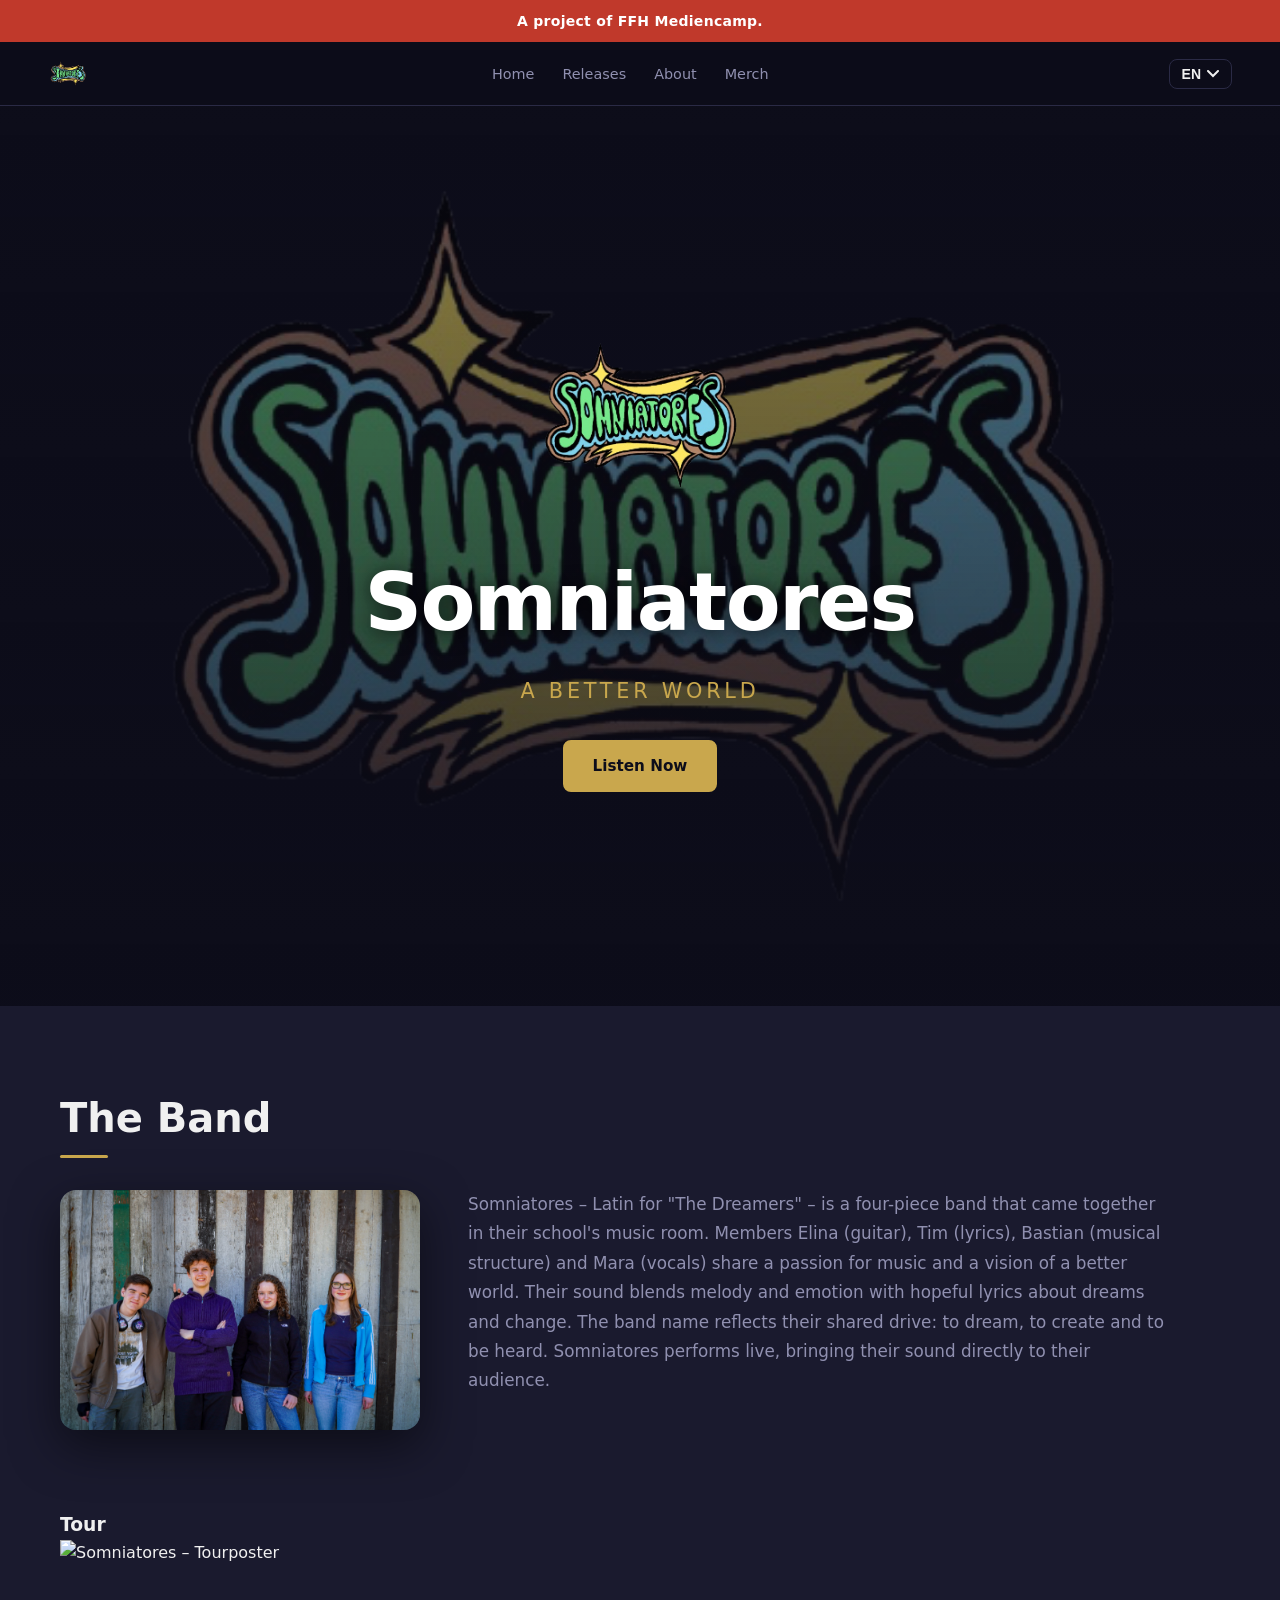
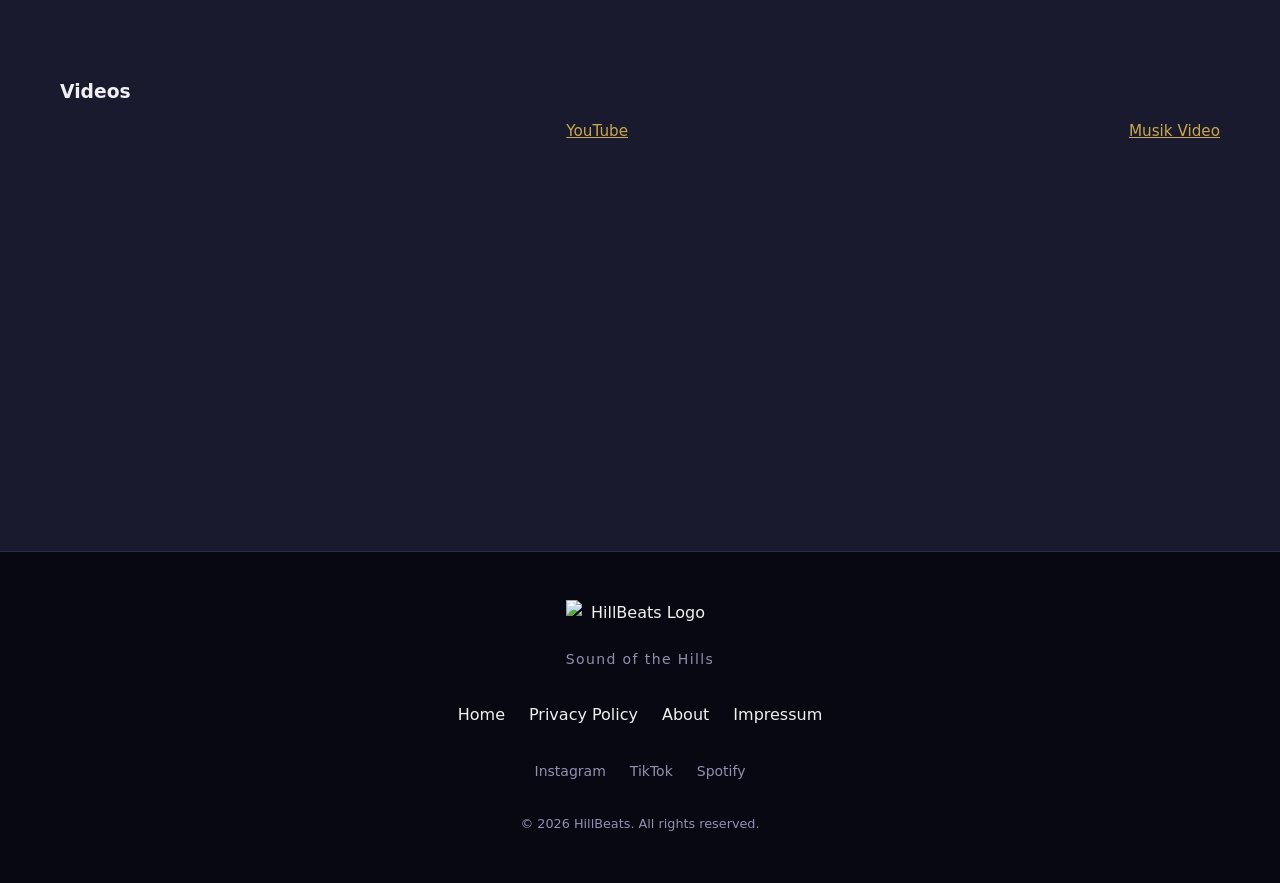
==== commit 6924512c: "Add second YouTube video (Musik Video) to Videos section with side-by-side layout Agent-Logs-Url: ht" ====
--- a/index.html
+++ b/index.html
@@ -107,23 +107,48 @@
 
     <!-- VIDEOS -->
     <div class="band-videos reveal">
-      <div class="band-videos-header">
-        <h3 class="band-videos-title" data-i18n="band.videos">Videos</h3>
-        <a class="band-videos-link"
-           href="https://www.youtube.com/watch?v=mq5duyLj9iE"
-           target="_blank"
-           rel="noopener noreferrer">
-          YouTube
-        </a>
-      </div>
-      <div class="band-video-embed">
-        <iframe
-          src="https://www.youtube-nocookie.com/embed/mq5duyLj9iE"
-          title="Somniatores – Video"
-          loading="lazy"
-          referrerpolicy="strict-origin-when-cross-origin"
-          allow="accelerometer; autoplay; clipboard-write; encrypted-media; gyroscope; picture-in-picture; web-share"
-          allowfullscreen></iframe>
+      <h3 class="band-videos-title" data-i18n="band.videos">Videos</h3>
+      <div class="band-videos-grid">
+        <!-- Video 1 -->
+        <div class="band-video-card">
+          <div class="band-video-card-header">
+            <a class="band-videos-link"
+               href="https://www.youtube.com/watch?v=mq5duyLj9iE"
+               target="_blank"
+               rel="noopener noreferrer">
+              YouTube
+            </a>
+          </div>
+          <div class="band-video-embed">
+            <iframe
+              src="https://www.youtube-nocookie.com/embed/mq5duyLj9iE"
+              title="Somniatores – Video"
+              loading="lazy"
+              referrerpolicy="strict-origin-when-cross-origin"
+              allow="accelerometer; autoplay; clipboard-write; encrypted-media; gyroscope; picture-in-picture; web-share"
+              allowfullscreen></iframe>
+          </div>
+        </div>
+        <!-- Video 2 -->
+        <div class="band-video-card">
+          <div class="band-video-card-header">
+            <a class="band-videos-link"
+               href="https://youtu.be/cLX8S-iIGFw?si=25TWJgjPOaYFSKf3"
+               target="_blank"
+               rel="noopener noreferrer">
+              Musik Video
+            </a>
+          </div>
+          <div class="band-video-embed">
+            <iframe
+              src="https://www.youtube-nocookie.com/embed/cLX8S-iIGFw"
+              title="Somniatores – Musik Video"
+              loading="lazy"
+              referrerpolicy="strict-origin-when-cross-origin"
+              allow="accelerometer; autoplay; clipboard-write; encrypted-media; gyroscope; picture-in-picture; web-share"
+              allowfullscreen></iframe>
+          </div>
+        </div>
       </div>
     </div>
   </div>
--- a/assets/css/style.css
+++ b/assets/css/style.css
@@ -596,16 +596,26 @@
   margin-top: 2rem;
 }
 
-.band-videos-header {
-  display: flex;
-  justify-content: space-between;
-  align-items: baseline;
-  gap: 12px;
-  margin-bottom: 12px;
-}
-
 .band-videos-title {
-  margin: 0;
+  margin: 0 0 12px;
+}
+
+.band-videos-grid {
+  display: grid;
+  grid-template-columns: 1fr 1fr;
+  gap: 1.5rem;
+}
+
+@media (max-width: 767px) {
+  .band-videos-grid {
+    grid-template-columns: 1fr;
+  }
+}
+
+.band-video-card-header {
+  display: flex;
+  justify-content: flex-end;
+  margin-bottom: 8px;
 }
 
 .band-videos-link {
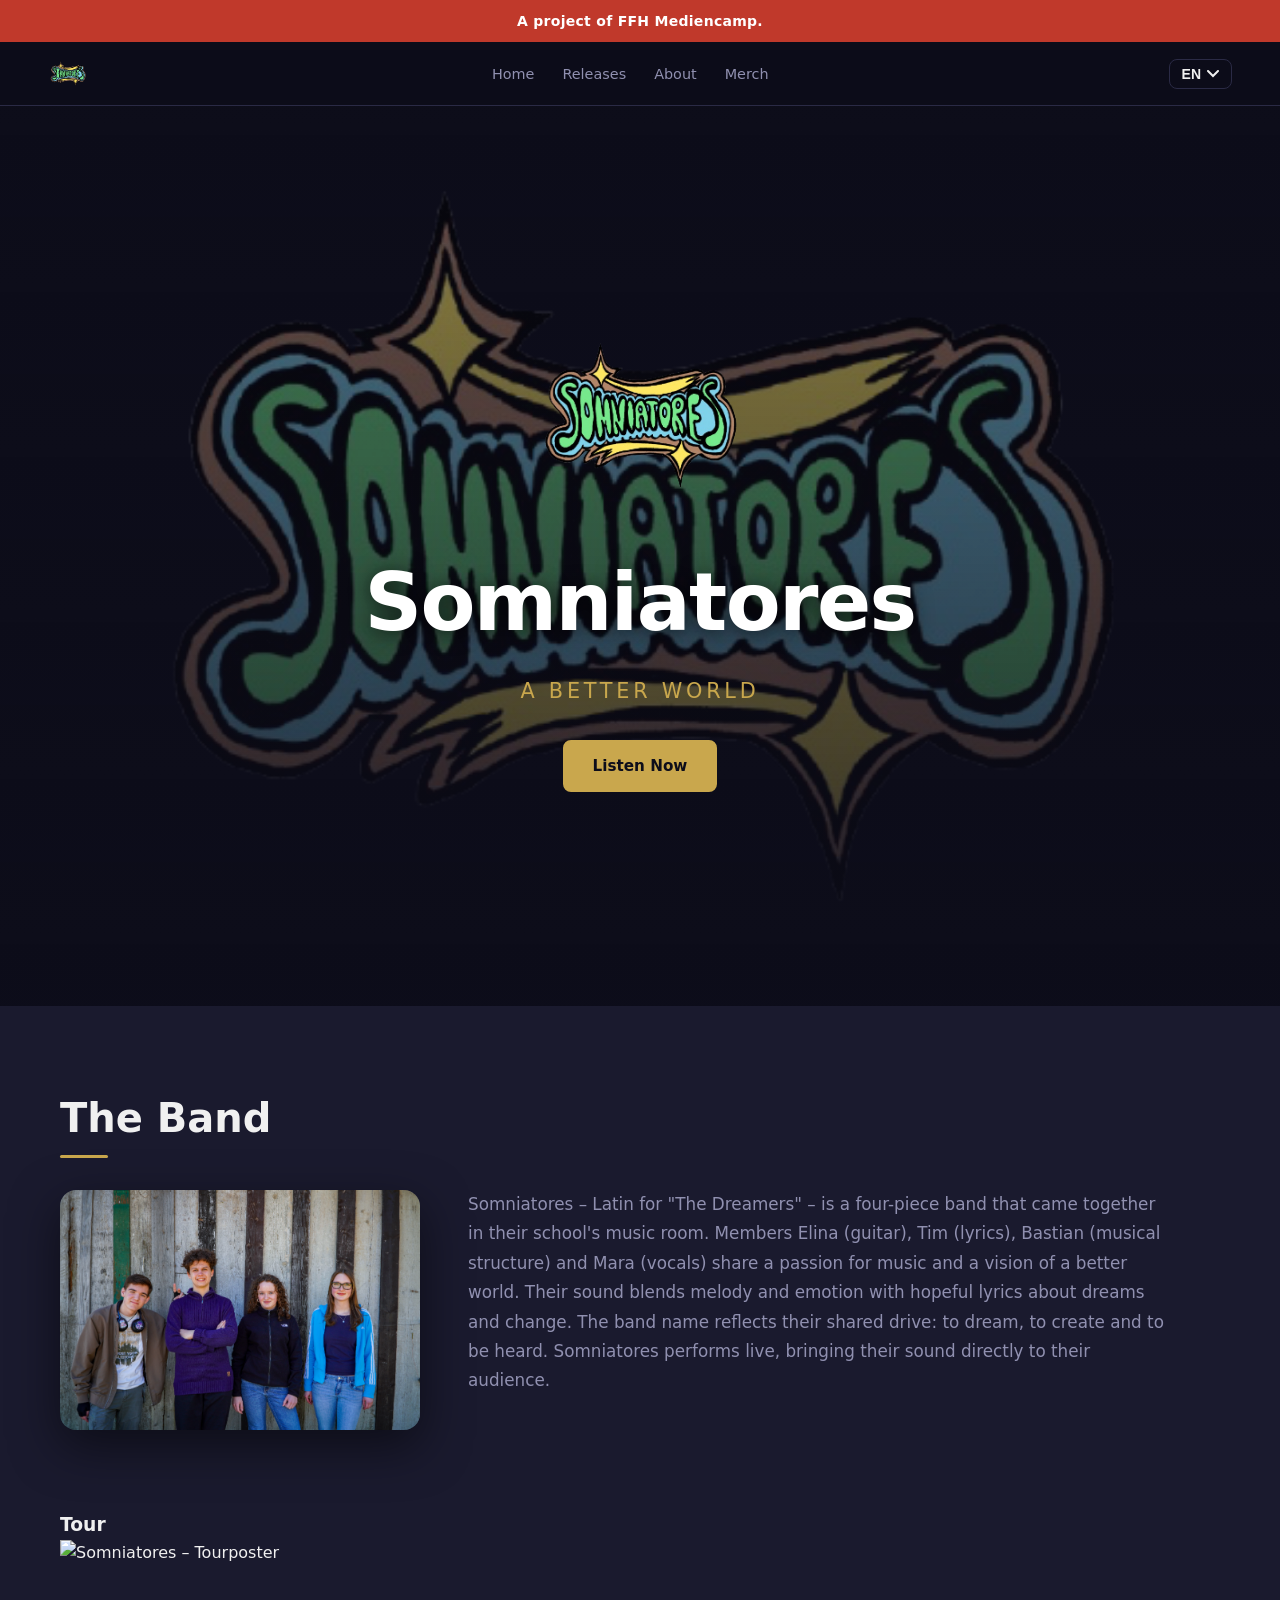
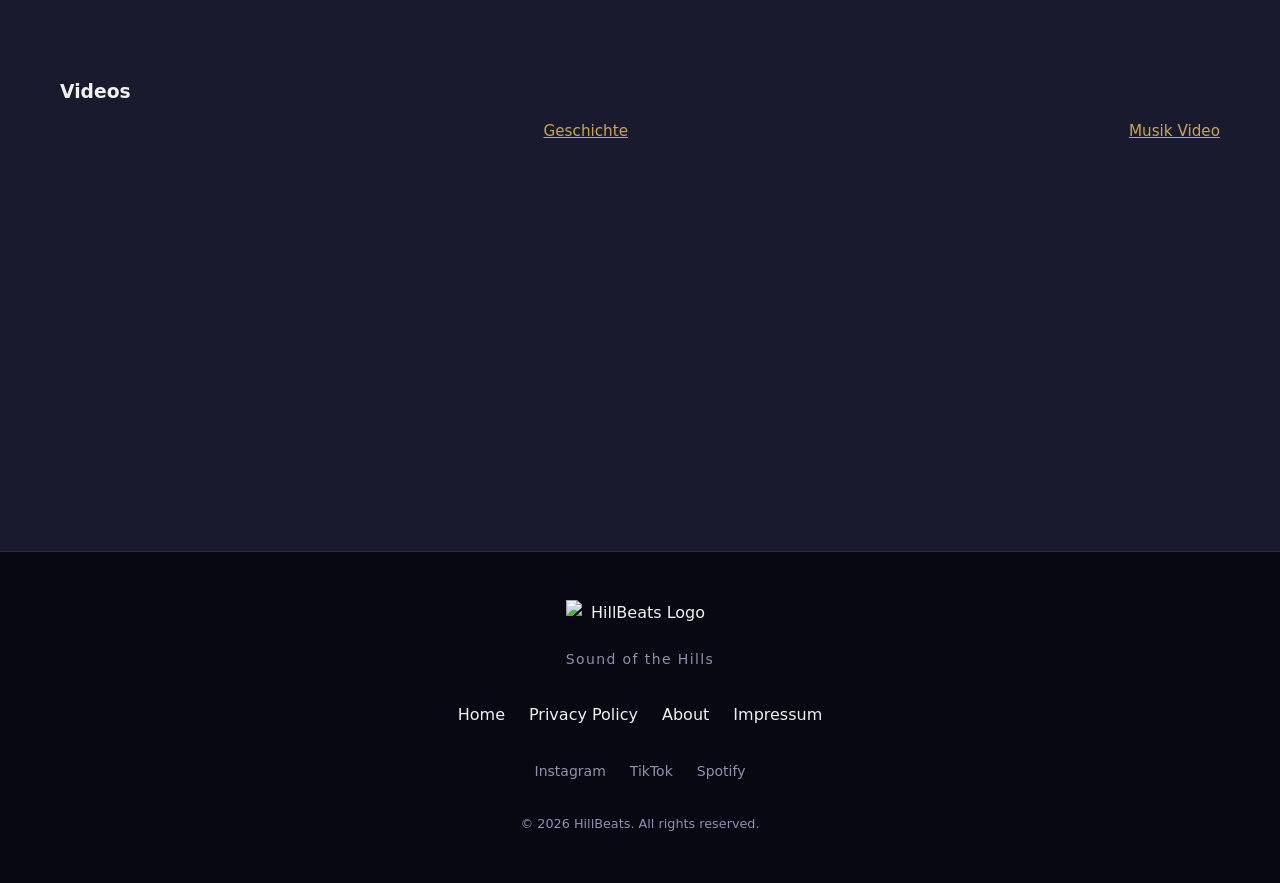
==== commit b68ef46f: "Update index.html" ====
--- a/index.html
+++ b/index.html
@@ -116,7 +116,7 @@
                href="https://www.youtube.com/watch?v=mq5duyLj9iE"
                target="_blank"
                rel="noopener noreferrer">
-              YouTube
+              Geschichte
             </a>
           </div>
           <div class="band-video-embed">
